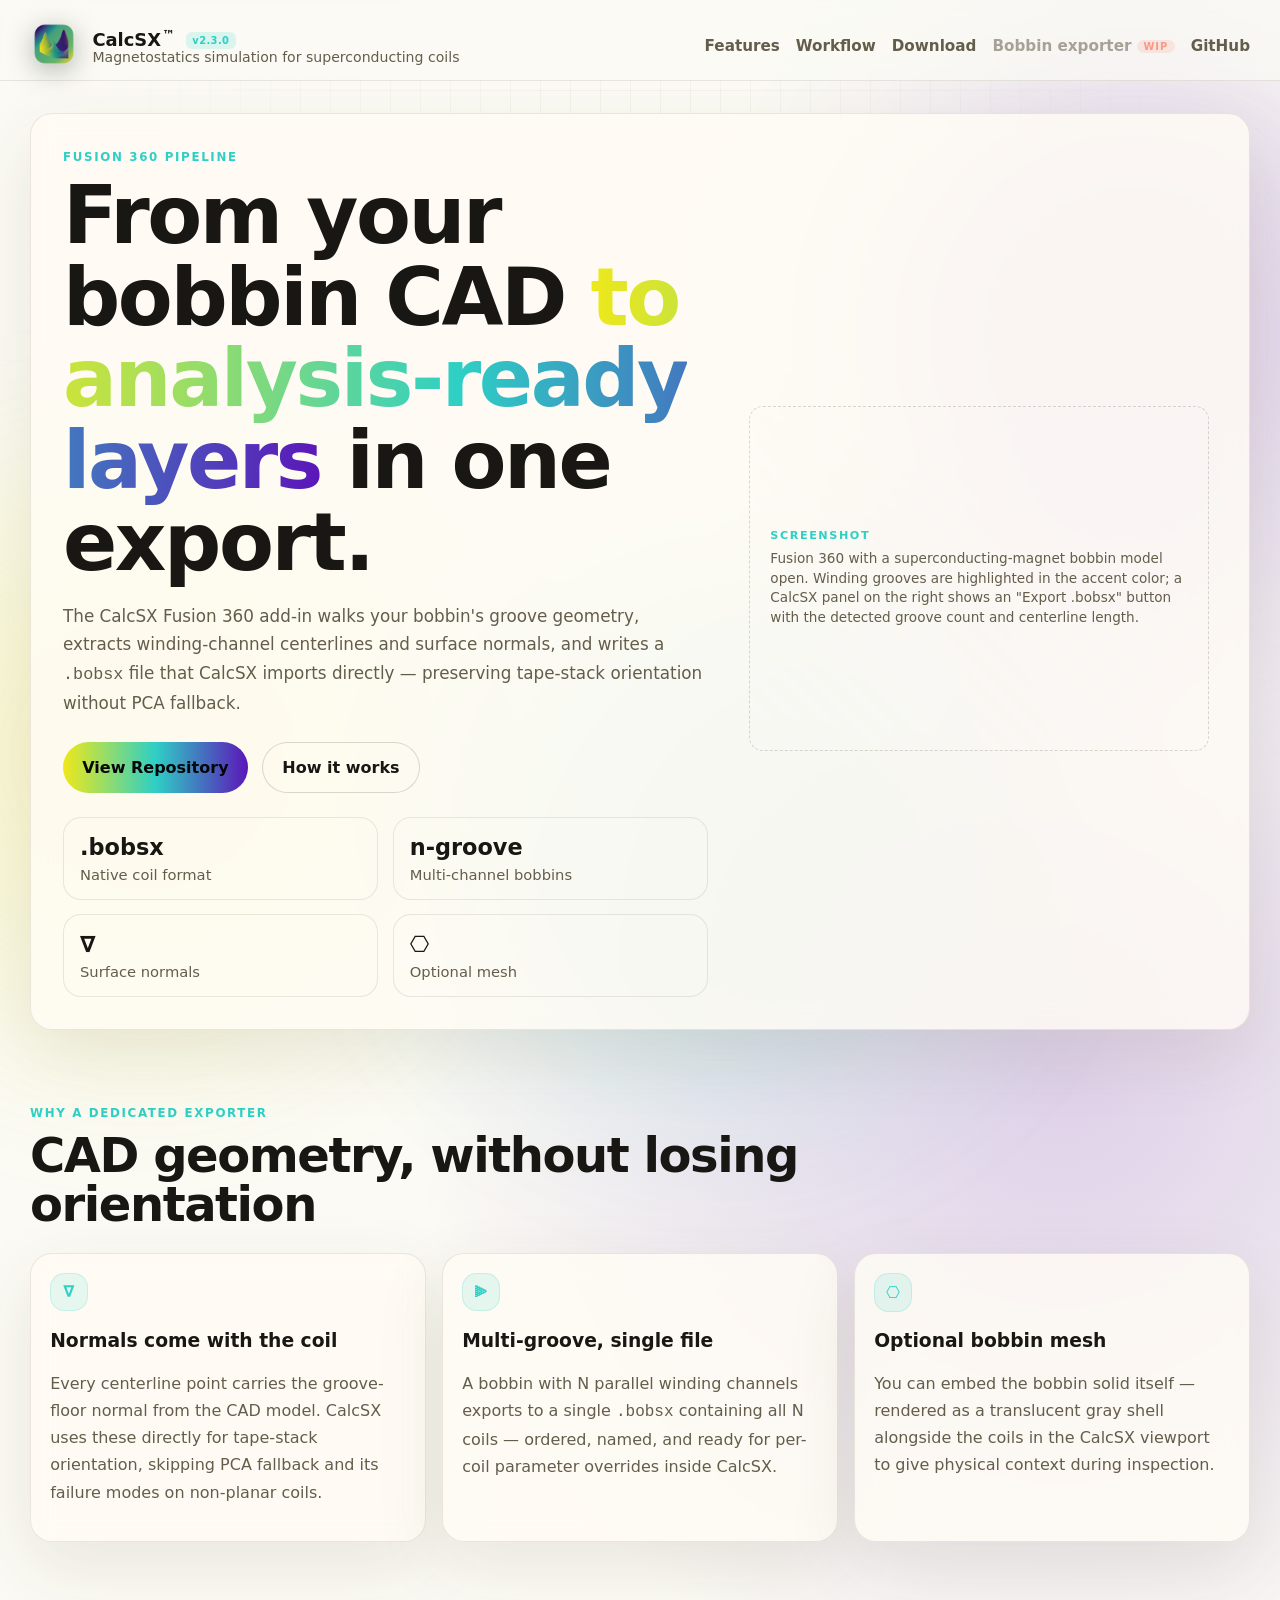
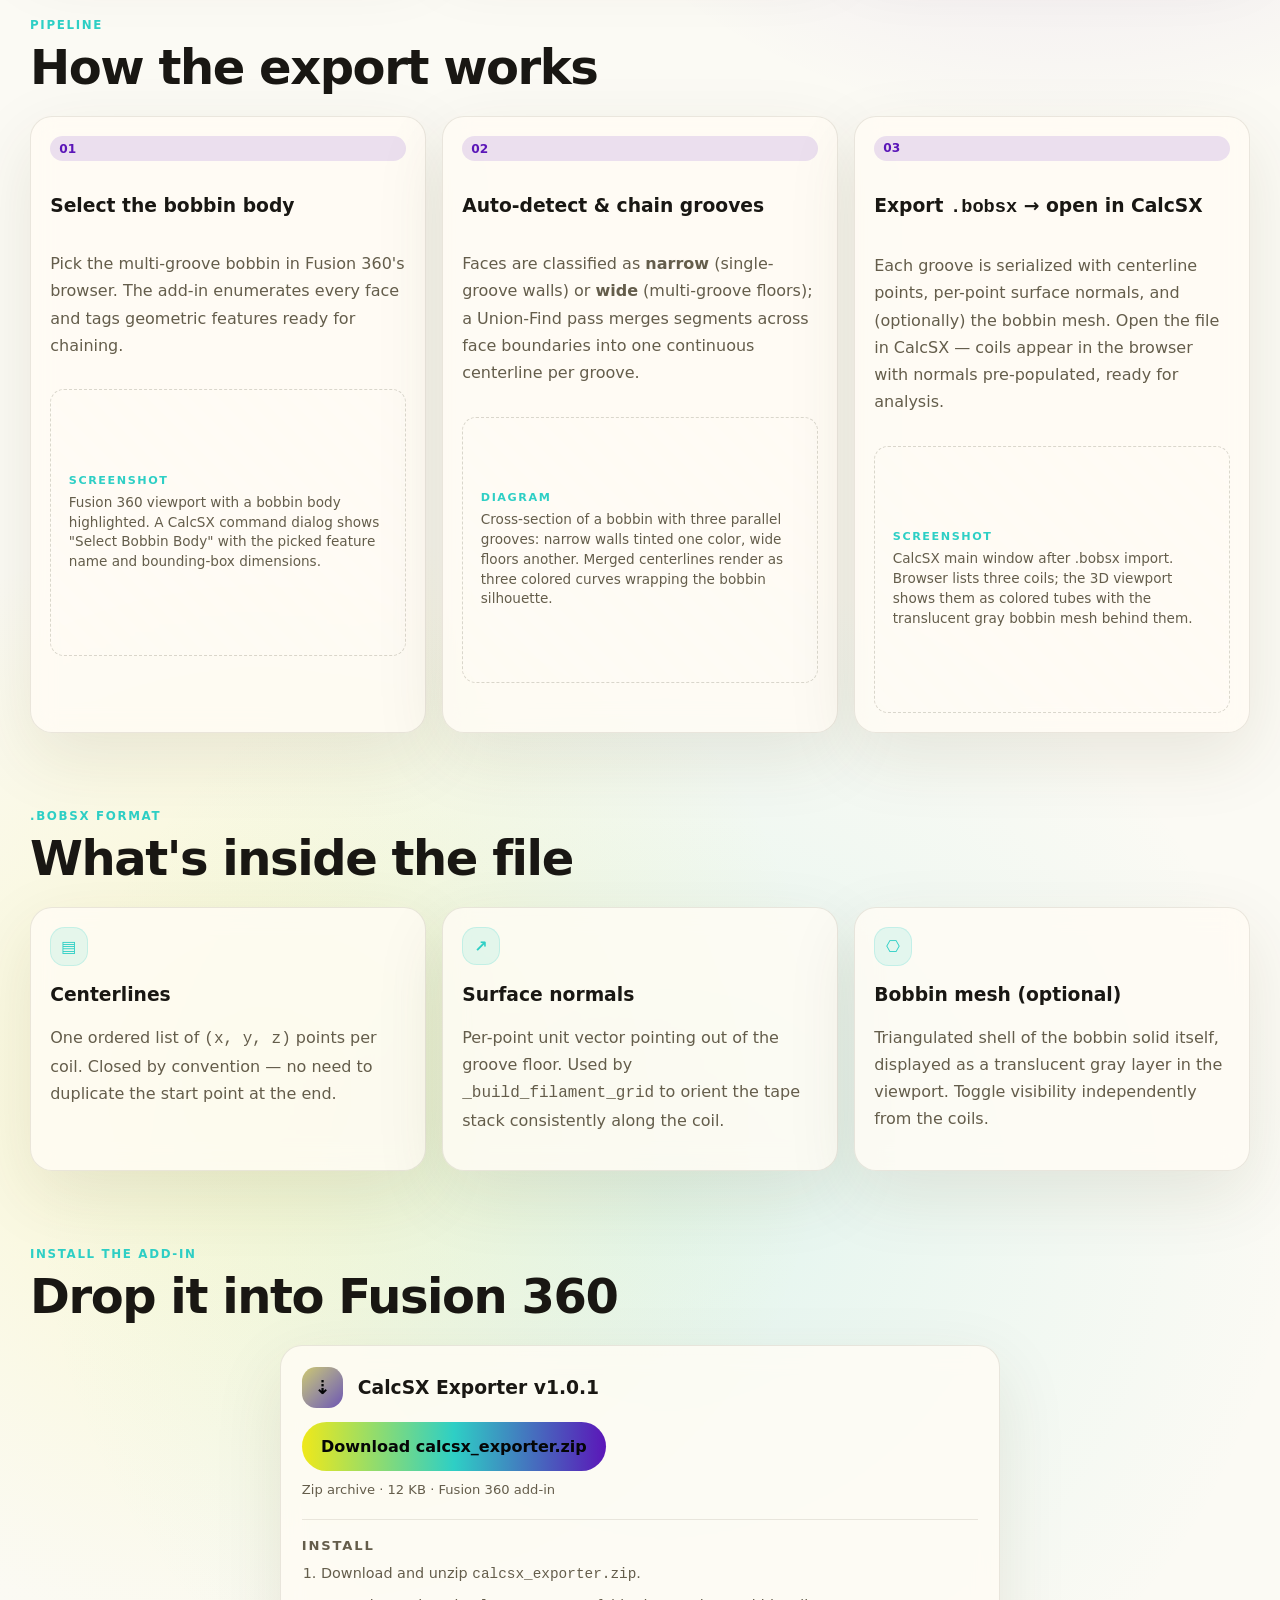
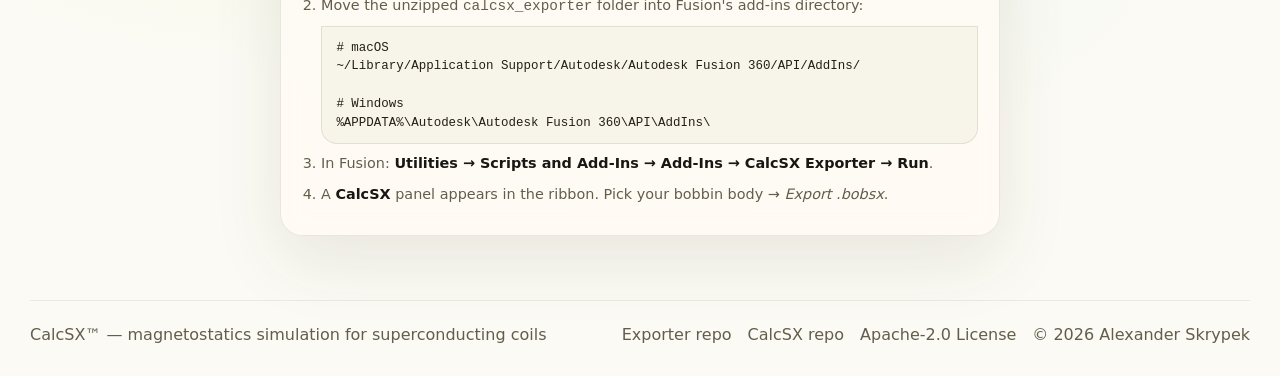
==== bobbin-exporter.html @ 95eb0553 "v2.3.0 launch" ====
<!DOCTYPE html>
<html lang="en">
<head>
  <meta charset="UTF-8" />
  <meta name="viewport" content="width=device-width, initial-scale=1.0" />

  <title>CalcSX Bobbin Exporter — Fusion 360 Add-in for Winding Channel Export</title>

  <meta
    name="description"
    content="Fusion 360 add-in that extracts winding channels from multi-groove bobbin CAD models. Exports .bobsx files containing centerlines, groove-floor surface normals, and optional bobbin mesh — ready to import into CalcSX for magnetostatic analysis."
  />

  <meta name="keywords" content="Fusion 360 bobbin exporter, .bobsx format, winding channel export, groove centerline extraction, surface normals CAD, superconducting bobbin CAD, CalcSX add-in, multi-groove bobbin, Union-Find chaining">

  <link rel="canonical" href="https://calc.sx/bobbin-exporter.html">

  <!-- Open Graph -->
  <meta property="og:type" content="website">
  <meta property="og:site_name" content="CalcSX">
  <meta property="og:title" content="CalcSX Bobbin Exporter — Fusion 360 Add-in for Winding Channel Export">
  <meta property="og:description" content="Fusion 360 add-in that extracts winding channels from multi-groove bobbin CAD to .bobsx — centerlines, surface normals, and optional bobbin mesh for CalcSX.">
  <meta property="og:url" content="https://calc.sx/bobbin-exporter.html">
  <meta property="og:image" content="https://calc.sx/app-icon.png">
  <meta property="og:image:width" content="1500">
  <meta property="og:image:height" content="1500">

  <!-- Twitter / X card -->
  <meta name="twitter:card" content="summary_large_image">
  <meta name="twitter:title" content="CalcSX Bobbin Exporter — Fusion 360 Add-in for Winding Channel Export">
  <meta name="twitter:description" content="Fusion 360 add-in that extracts winding channels from multi-groove bobbin CAD to .bobsx — centerlines, surface normals, and optional bobbin mesh for CalcSX.">
  <meta name="twitter:image" content="https://calc.sx/app-icon.png">

  <meta name="theme-color" media="(prefers-color-scheme: light)" content="#fbfaf4">
  <meta name="theme-color" media="(prefers-color-scheme: dark)" content="#020203">

  <link id="favicon" rel="icon" type="image/png">
  <link rel="apple-touch-icon" href="app-icon-light.png?v=5">

  <script>
    (function () {
      const darkQuery = window.matchMedia("(prefers-color-scheme: dark)");
      function setFavicon() {
        const link = document.getElementById("favicon");
        if (!link) return;
        link.href = darkQuery.matches ? "favicon.png?v=5" : "favicon-light.png?v=5";
      }
      setFavicon();
      if (darkQuery.addEventListener) darkQuery.addEventListener("change", setFavicon);
      else darkQuery.addListener(setFavicon);
    })();
  </script>
  <link rel="stylesheet" href="styles.css?v=29" />
</head>
<body>
  <div class="bg-orb orb-yellow"></div>
  <div class="bg-orb orb-cyan"></div>
  <div class="bg-orb orb-violet"></div>
  <div class="bg-grid"></div>

  <header class="site-header">
    <div class="site-header-inner">
      <a class="brand" href="index.html">
        <picture>
          <source srcset="Icon_dark.png?v=1" media="(prefers-color-scheme: dark)">
          <img class="brand-logo" src="Icon_light.png?v=1" alt="CalcSX app icon" />
        </picture>
        <div>
          <div class="brand-name">CalcSX<span class="tm">™</span> <span class="version-tag">v2.3.0</span></div>
          <div class="brand-sub">Magnetostatics simulation for superconducting coils</div>
        </div>
      </a>
      <nav class="nav">
        <a href="index.html#features">Features</a>
        <a href="index.html#workflow">Workflow</a>
        <a href="index.html#download">Download</a>
        <a href="bobbin-exporter.html" class="active nav-wip" aria-disabled="true" title="Work in progress — coming soon">Bobbin exporter</a>
        <a href="https://github.com/skrypek/calcsx" target="_blank" rel="noreferrer">GitHub</a>
      </nav>
    </div>
  </header>

  <main>

    <!-- ═══════════ HERO ═══════════ -->
    <section class="hero panel glow-panel">
      <div class="hero-copy">
        <div class="eyebrow">Fusion 360 pipeline</div>
        <h1>
          From your bobbin CAD
          <span class="accent">to analysis-ready layers</span>
          in one export.
        </h1>
        <p class="hero-text">
          The CalcSX Fusion 360 add-in walks your bobbin's groove geometry,
          extracts winding-channel centerlines and surface normals, and writes
          a <code>.bobsx</code> file that CalcSX imports directly — preserving
          tape-stack orientation without PCA fallback.
        </p>

        <div class="hero-actions">
          <a class="button button-primary" href="https://github.com/skrypek/bobsx" target="_blank" rel="noreferrer">
            View Repository
          </a>
          <a class="button button-secondary" href="#pipeline">
            How it works
          </a>
        </div>

        <div class="hero-stats">
          <div class="stat-card">
            <div class="stat-value">.bobsx</div>
            <div class="stat-label">Native coil format</div>
          </div>
          <div class="stat-card">
            <div class="stat-value">n-groove</div>
            <div class="stat-label">Multi-channel bobbins</div>
          </div>
          <div class="stat-card">
            <div class="stat-value">∇</div>
            <div class="stat-label">Surface normals</div>
          </div>
          <div class="stat-card">
            <div class="stat-value">⎔</div>
            <div class="stat-label">Optional mesh</div>
          </div>
        </div>
      </div>

      <div class="hero-visual">
        <div class="img-placeholder img-placeholder-hero">
          <div class="img-placeholder-label">Screenshot</div>
          <div class="img-placeholder-desc">
            Fusion 360 with a superconducting-magnet bobbin model open.
            Winding grooves are highlighted in the accent color; a CalcSX
            panel on the right shows an "Export .bobsx" button with the
            detected groove count and centerline length.
          </div>
        </div>
      </div>
    </section>

    <!-- ═══════════ WHY ═══════════ -->
    <section class="section">
      <div class="section-head">
        <div class="eyebrow">Why a dedicated exporter</div>
        <h2>CAD geometry, without losing orientation</h2>
      </div>

      <div class="feature-grid">
        <article class="panel feature-card glow-panel">
          <div class="icon">∇</div>
          <h3>Normals come with the coil</h3>
          <p>Every centerline point carries the groove-floor normal from the CAD model. CalcSX uses these directly for tape-stack orientation, skipping PCA fallback and its failure modes on non-planar coils.</p>
        </article>

        <article class="panel feature-card glow-panel">
          <div class="icon">⫸</div>
          <h3>Multi-groove, single file</h3>
          <p>A bobbin with N parallel winding channels exports to a single <code>.bobsx</code> containing all N coils — ordered, named, and ready for per-coil parameter overrides inside CalcSX.</p>
        </article>

        <article class="panel feature-card glow-panel">
          <div class="icon">⎔</div>
          <h3>Optional bobbin mesh</h3>
          <p>You can embed the bobbin solid itself — rendered as a translucent gray shell alongside the coils in the CalcSX viewport to give physical context during inspection.</p>
        </article>
      </div>
    </section>

    <!-- ═══════════ PIPELINE ═══════════ -->
    <section id="pipeline" class="section">
      <div class="section-head">
        <div class="eyebrow">Pipeline</div>
        <h2>How the export works</h2>
      </div>

      <div class="timeline">
        <div class="timeline-item panel">
          <span class="step">01</span>
          <h3>Select the bobbin body</h3>
          <p>Pick the multi-groove bobbin in Fusion 360's browser. The add-in enumerates every face and tags geometric features ready for chaining.</p>
          <div class="img-placeholder">
            <div class="img-placeholder-label">Screenshot</div>
            <div class="img-placeholder-desc">Fusion 360 viewport with a bobbin body highlighted. A CalcSX command dialog shows "Select Bobbin Body" with the picked feature name and bounding-box dimensions.</div>
          </div>
        </div>

        <div class="timeline-item panel">
          <span class="step">02</span>
          <h3>Auto-detect &amp; chain grooves</h3>
          <p>Faces are classified as <strong>narrow</strong> (single-groove walls) or <strong>wide</strong> (multi-groove floors); a Union-Find pass merges segments across face boundaries into one continuous centerline per groove.</p>
          <div class="img-placeholder">
            <div class="img-placeholder-label">Diagram</div>
            <div class="img-placeholder-desc">Cross-section of a bobbin with three parallel grooves: narrow walls tinted one color, wide floors another. Merged centerlines render as three colored curves wrapping the bobbin silhouette.</div>
          </div>
        </div>

        <div class="timeline-item panel">
          <span class="step">03</span>
          <h3>Export <code>.bobsx</code> → open in CalcSX</h3>
          <p>Each groove is serialized with centerline points, per-point surface normals, and (optionally) the bobbin mesh. Open the file in CalcSX — coils appear in the browser with normals pre-populated, ready for analysis.</p>
          <div class="img-placeholder">
            <div class="img-placeholder-label">Screenshot</div>
            <div class="img-placeholder-desc">CalcSX main window after .bobsx import. Browser lists three coils; the 3D viewport shows them as colored tubes with the translucent gray bobbin mesh behind them.</div>
          </div>
        </div>
      </div>
    </section>

    <!-- ═══════════ FILE FORMAT ═══════════ -->
    <section class="section">
      <div class="section-head">
        <div class="eyebrow">.bobsx format</div>
        <h2>What's inside the file</h2>
      </div>

      <div class="feature-grid">
        <article class="panel feature-card glow-panel">
          <div class="icon">▤</div>
          <h3>Centerlines</h3>
          <p>One ordered list of <code>(x, y, z)</code> points per coil. Closed by convention — no need to duplicate the start point at the end.</p>
        </article>

        <article class="panel feature-card glow-panel">
          <div class="icon">↗</div>
          <h3>Surface normals</h3>
          <p>Per-point unit vector pointing out of the groove floor. Used by <code>_build_filament_grid</code> to orient the tape stack consistently along the coil.</p>
        </article>

        <article class="panel feature-card glow-panel">
          <div class="icon">⎔</div>
          <h3>Bobbin mesh (optional)</h3>
          <p>Triangulated shell of the bobbin solid itself, displayed as a translucent gray layer in the viewport. Toggle visibility independently from the coils.</p>
        </article>
      </div>
    </section>

    <!-- ═══════════ INSTALL ═══════════ -->
    <section id="install" class="section">
      <div class="section-head">
        <div class="eyebrow">Install the add-in</div>
        <h2>Drop it into Fusion 360</h2>
      </div>

      <article class="panel download-card glow-panel download-card-single">
        <div class="download-head">
          <div class="download-icon download-icon-gradient">⇣</div>
          <h3>CalcSX Exporter v1.0.1</h3>
        </div>
        <a class="button button-primary" href="https://github.com/skrypek/bobsx/releases/download/v1.0.1/calcsx_exporter.zip">
          Download calcsx_exporter.zip
        </a>
        <p class="download-sub">Zip archive · 12 KB · Fusion 360 add-in</p>

        <div class="install-steps">
          <h4>Install</h4>
          <ol>
            <li>Download and unzip <code>calcsx_exporter.zip</code>.</li>
            <li>Move the unzipped <code>calcsx_exporter</code> folder into Fusion's add-ins directory:
              <pre class="code-box download-hash"><code># macOS
~/Library/Application Support/Autodesk/Autodesk Fusion 360/API/AddIns/

# Windows
%APPDATA%\Autodesk\Autodesk Fusion 360\API\AddIns\</code></pre>
            </li>
            <li>In Fusion: <strong>Utilities → Scripts and Add-Ins → Add-Ins → CalcSX Exporter → Run</strong>.</li>
            <li>A <strong>CalcSX</strong> panel appears in the ribbon. Pick your bobbin body → <em>Export .bobsx</em>.</li>
          </ol>
        </div>
      </article>
    </section>
  </main>

  <footer class="site-footer">
    <div>CalcSX™ — magnetostatics simulation for superconducting coils</div>
    <div class="footer-links">
      <a href="https://github.com/skrypek/bobsx" target="_blank" rel="noreferrer">Exporter repo</a>
      <a href="https://github.com/skrypek/calcsx" target="_blank" rel="noreferrer">CalcSX repo</a>
      <a href="https://github.com/skrypek/calcsx/blob/main/LICENSE" target="_blank" rel="noreferrer">Apache-2.0 License</a>
      <span>© 2026 Alexander Skrypek</span>
    </div>
  </footer>

  <script>
    /* ── Glow panels ── */
    document.querySelectorAll(".glow-panel").forEach(panel => {
      panel.addEventListener("mousemove", e => {
        const rect = panel.getBoundingClientRect();
        panel.style.setProperty("--mx", `${e.clientX - rect.left}px`);
        panel.style.setProperty("--my", `${e.clientY - rect.top}px`);
      });
    });
  </script>
</body>
</html>
---- styles.css ----
:root {
  --bg: #020203;
  --bg-2: #0a0c12;
  --panel: rgba(15, 18, 28, 0.84);
  --panel-strong: rgba(20, 24, 36, 0.96);
  --line: rgba(255, 255, 255, 0.09);
  --line-strong: rgba(255, 255, 255, 0.18);

  --text: #f4f7fb;
  --muted: #b2bad0;

  /* DARK MODE = orange / red / cyan */
  --yellow: #ffd45a;
  --cyan: #5fe7ea;
  --blue: #59bfff;
  --violet: #ff7a1a;
  --magenta: #c0004b;

  --accent: #ff7a1a;
  --accent-2: #ff4b2b;
  --accent-3: #5fe7ea;

  --shadow: 0 24px 70px rgba(0, 0, 0, 0.4);
  --radius: 22px;
  --radius-sm: 14px;
  --max: 1220px;
}

@media (prefers-color-scheme: light) {
  :root {
    --bg: #fbfaf4;
    --bg-2: #f3f0e4;
    --panel: rgba(255, 252, 244, 0.82);
    --panel-strong: rgba(250, 247, 238, 0.95);
    --line: rgba(52, 44, 18, 0.10);
    --line-strong: rgba(52, 44, 18, 0.18);

    --text: #191713;
    --muted: #645d4b;

    /* LIGHT MODE = yellow / green / purple */
    --yellow: #efe81a;
    --cyan: #2ecfc5;
    --blue: #4f7dff;
    --violet: #5b16b8;
    --magenta: #7d45d8;

    --accent: #efe81a;
    --accent-2: #2ecfc5;
    --accent-3: #5b16b8;

    --shadow: 0 24px 70px rgba(70, 60, 20, 0.10);
  }
}

* {
  box-sizing: border-box;
}

html {
  scroll-behavior: smooth;
}

body {
  margin: 0;
  font-family: Inter, ui-sans-serif, system-ui, -apple-system, BlinkMacSystemFont, "Segoe UI", sans-serif;
  background:
    radial-gradient(circle at 18% 72%, rgba(255, 122, 26, 0.20), transparent 22%),
    radial-gradient(circle at 50% 78%, rgba(95, 231, 234, 0.14), transparent 22%),
    radial-gradient(circle at 83% 28%, rgba(192, 0, 75, 0.22), transparent 24%),
    var(--bg);
  color: var(--text);
  min-height: 100vh;
  overflow-x: hidden;
}

@media (prefers-color-scheme: light) {
  body {
    background:
      radial-gradient(circle at 20% 75%, rgba(239, 232, 26, 0.16), transparent 20%),
      radial-gradient(circle at 52% 78%, rgba(46, 207, 197, 0.12), transparent 22%),
      radial-gradient(circle at 83% 30%, rgba(91, 22, 184, 0.18), transparent 24%),
      var(--bg);
  }
}

a {
  color: inherit;
  text-decoration: none;
}

code, pre {
  font-family: "SFMono-Regular", SFMono-Regular, Menlo, Consolas, monospace;
}

.bg-grid {
  position: fixed;
  inset: 0;
  background-image:
    linear-gradient(rgba(255, 255, 255, 0.03) 1px, transparent 1px),
    linear-gradient(90deg, rgba(255, 255, 255, 0.03) 1px, transparent 1px);
  background-size: 30px 30px;
  mask-image: radial-gradient(circle at center, black 28%, transparent 85%);
  pointer-events: none;
  z-index: -3;
}

@media (prefers-color-scheme: light) {
  .bg-grid {
    background-image:
      linear-gradient(rgba(50, 24, 8, 0.05) 1px, transparent 1px),
      linear-gradient(90deg, rgba(50, 24, 8, 0.05) 1px, transparent 1px);
  }
}

.bg-orb {
  position: fixed;
  width: 34rem;
  height: 34rem;
  border-radius: 50%;
  filter: blur(100px);
  opacity: 0.16;
  pointer-events: none;
  z-index: -2;
}

.orb-yellow {
  left: -8rem;
  bottom: -8rem;
  background: var(--yellow);
}

.orb-cyan {
  left: 35%;
  bottom: -12rem;
  background: var(--cyan);
}

.orb-violet {
  right: -8rem;
  top: 4rem;
  background: var(--violet);
}

main,
.site-footer {
  width: min(calc(100% - 2rem), var(--max));
  margin: 0 auto;
}

.site-header {
  position: sticky;
  top: 0;
  z-index: 10;
  width: 100%;
  padding: 1.25rem 1rem 0.5rem;
  backdrop-filter: blur(10px);
  background: rgba(2, 2, 3, 0.55);
  border-bottom: 1px solid var(--line);
}

@media (prefers-color-scheme: light) {
  .site-header {
    background: rgba(251, 250, 244, 0.65);
  }
}

.site-header-inner {
  display: flex;
  align-items: center;
  justify-content: space-between;
  gap: 1rem;
  width: min(100%, var(--max));
  margin: 0 auto;
}

.brand {
  display: flex;
  align-items: center;
  gap: 0.9rem;
  text-decoration: none;
  color: inherit;
}

.brand-logo {
  width: 3rem;
  height: 3rem;
  object-fit: contain;
  filter: drop-shadow(0 6px 14px rgba(0, 0, 0, 0.3));
}

.brand-name {
  font-size: 1.12rem;
  font-weight: 800;
}

.tm {
  font-size: 0.7em;
  vertical-align: super;
  margin-left: 0.08rem;
}

.brand-sub {
  color: var(--muted);
  font-size: 0.88rem;
}

.nav {
  display: flex;
  gap: 1rem;
  flex-wrap: wrap;
}

.nav a {
  color: var(--muted);
  font-weight: 600;
  font-size: 0.95rem;
}

.nav a:hover {
  color: var(--text);
}

.nav a.active {
  color: var(--text);
}

.nav a.nav-wip {
  color: var(--muted);
  opacity: 0.55;
  cursor: not-allowed;
  pointer-events: none;
  position: relative;
}

.nav a.nav-wip::after {
  content: "WIP";
  display: inline-block;
  margin-left: 0.35rem;
  padding: 0.08rem 0.4rem;
  border-radius: 999px;
  background: rgba(255, 75, 43, 0.18);
  color: #ff4b2b;
  font-size: 0.62rem;
  font-weight: 800;
  letter-spacing: 0.1em;
  vertical-align: middle;
}

main {
  padding: 2rem 0 4rem;
}

.section {
  margin-top: 4.5rem;
}

.section-head {
  max-width: 48rem;
  margin-bottom: 1.5rem;
}

.eyebrow {
  display: inline-block;
  color: var(--accent);
  text-transform: uppercase;
  letter-spacing: 0.14em;
  font-size: 0.74rem;
  font-weight: 800;
  margin-bottom: 0.7rem;
}

.section-head h2,
.hero h1 {
  margin: 0;
  line-height: 1.02;
  letter-spacing: -0.03em;
}

.section-head h2 {
  font-size: clamp(2rem, 4vw, 3rem);
  margin-bottom: 0.7rem;
}

.section-head p,
.hero-text,
.tab-note,
.feature-card p,
.timeline-item p,
.download-card p,
.live-card p {
  color: var(--muted);
  line-height: 1.7;
}

.panel {
  background: var(--panel);
  border: 1px solid var(--line);
  border-radius: var(--radius);
  box-shadow: var(--shadow);
  backdrop-filter: blur(12px);
}

.glow-panel {
  position: relative;
  overflow: hidden;
}

.glow-panel::before {
  content: "";
  position: absolute;
  inset: 0;
  background:
    radial-gradient(
      130px circle at var(--mx, 50%) var(--my, 50%),
      rgba(255, 122, 26, 0.18),
      transparent 48%
    );
  pointer-events: none;
  opacity: 0;
  transition: opacity 0.18s ease;
}

.glow-panel:hover::before {
  opacity: 1;
}

@media (prefers-color-scheme: light) {
  .glow-panel::before {
    background:
      radial-gradient(
        130px circle at var(--mx, 50%) var(--my, 50%),
        rgba(46, 207, 197, 0.18),
        transparent 48%
      );
  }
}

.hero {
  display: grid;
  grid-template-columns: 1.15fr 0.85fr;
  gap: 2rem;
  padding: 2rem;
  align-items: center;
}

.hero h1 {
  font-size: clamp(2.8rem, 7vw, 5rem);
  max-width: 12ch;
}

.accent {
  background: linear-gradient(90deg, var(--accent), var(--accent-2), var(--accent-3));
  -webkit-background-clip: text;
  background-clip: text;
  color: transparent;
}

.hero-text {
  max-width: 62ch;
  margin: 1.15rem 0 0;
  font-size: 1.05rem;
}

.hero-actions {
  display: flex;
  flex-wrap: wrap;
  gap: 0.9rem;
  margin-top: 1.5rem;
}

.button {
  display: inline-flex;
  align-items: center;
  justify-content: center;
  padding: 0.95rem 1.2rem;
  border-radius: 999px;
  font: inherit;
  font-weight: 700;
  text-decoration: none;
  transition: transform 0.2s ease, border-color 0.2s ease, background 0.2s ease;
}

.button:hover {
  transform: translateY(-1px);
}

.button-primary {
  color: #050607;
  background: linear-gradient(90deg, var(--accent), var(--accent-2), var(--accent-3));
}

.button-secondary {
  border: 1px solid var(--line-strong);
  color: var(--text);
  background: rgba(255,255,255,0.03);
}

.button-disabled,
.button[disabled] {
  color: var(--muted) !important;
  background: rgba(255,255,255,0.05) !important;
  border: 1px solid var(--line-strong) !important;
  cursor: not-allowed;
  pointer-events: none;
  opacity: 0.65;
}

.hero-stats {
  margin-top: 1.5rem;
  display: grid;
  grid-template-columns: repeat(2, minmax(0, 1fr));
  gap: 0.9rem;
}

.stat-card {
  padding: 1rem;
  border-radius: 18px;
  border: 1px solid var(--line);
  background: rgba(255,255,255,0.025);
}

.stat-value {
  font-size: 1.4rem;
  font-weight: 800;
  margin-bottom: 0.35rem;
}

.stat-label {
  color: var(--muted);
  font-size: 0.92rem;
}

.hero-visual {
  display: flex;
  justify-content: center;
}

.hero-icon-card,
.hero-screenshot-card {
  width: min(100%, 460px);
  padding: 1rem;
  border-radius: 26px;
  border: 1px solid var(--line-strong);
  background: linear-gradient(180deg, rgba(12, 14, 20, 0.96), rgba(8, 10, 14, 0.92));
}

@media (prefers-color-scheme: light) {
  .hero-icon-card,
  .hero-screenshot-card {
    background: linear-gradient(180deg, rgba(255, 252, 244, 0.96), rgba(243, 240, 228, 0.92));
  }
}

.hero-icon,
.hero-screenshot {
  width: 100%;
  display: block;
  border-radius: 20px;
  object-fit: cover;
}

.hero-icon-caption {
  margin-top: 0.85rem;
  color: var(--muted);
  text-align: center;
}

/* ── Version tag ── */
.version-tag {
  display: inline-block;
  font-size: 0.62rem;
  font-weight: 800;
  padding: 0.18rem 0.4rem;
  border-radius: 6px;
  background: rgba(255, 122, 26, 0.16);
  color: var(--accent);
  vertical-align: middle;
  margin-left: 0.3rem;
  letter-spacing: 0.04em;
}

@media (prefers-color-scheme: light) {
  .version-tag {
    background: rgba(46, 207, 197, 0.16);
    color: var(--accent-2);
  }
}

/* ── Screenshot placeholders ── */
.screenshot-showcase {
  margin-top: 2rem;
}

.showcase-img {
  width: 100%;
  border-radius: var(--radius);
  border: 1px solid var(--line);
  display: block;
}

.screenshot-placeholder {
  margin-top: 0.9rem;
  border-radius: var(--radius-sm);
  overflow: hidden;
}

/* Text-described placeholder (stands in for a screenshot) */
.img-placeholder {
  margin-top: 0.9rem;
  padding: 1rem 1.1rem;
  border-radius: var(--radius-sm);
  border: 1px dashed var(--line-strong);
  background:
    repeating-linear-gradient(
      45deg,
      rgba(255,255,255,0.015) 0 10px,
      rgba(255,255,255,0.04) 10px 20px
    );
  display: flex;
  flex-direction: column;
  gap: 0.4rem;
  aspect-ratio: 4 / 3;
  justify-content: center;
}

.img-placeholder-label {
  font-size: 0.7rem;
  font-weight: 800;
  text-transform: uppercase;
  letter-spacing: 0.14em;
  color: var(--accent);
}

.img-placeholder-desc {
  font-size: 0.85rem;
  color: var(--muted);
  line-height: 1.45;
}

.img-placeholder-hero {
  width: min(100%, 460px);
  aspect-ratio: 4 / 3;
  padding: 1.2rem 1.3rem;
}

/* Install options */
.install-options,
.tab-split {
  display: grid;
  grid-template-columns: 1fr 1fr;
  gap: 1rem;
  align-items: stretch;
}

.install-option .installer-box,
.install-option .code-box {
  flex: 1;
}

@media (max-width: 760px) {
  .install-options,
  .tab-split {
    grid-template-columns: 1fr;
  }
}

.tab-split-triple {
  grid-template-columns: repeat(3, minmax(0, 1fr)) !important;
}

@media (max-width: 900px) {
  .tab-split-triple {
    grid-template-columns: 1fr !important;
  }
}

.tab-split-col {
  display: flex;
  flex-direction: column;
  min-width: 0;
}

.tab-split-col .code-box {
  flex: 1;
}

/* ── Property panel (Parameters / Analyze tabs) ── */
.prop-panel {
  margin: 0;
  padding: 1rem 1.1rem;
  background: #06080d;
  border: 1px solid var(--line);
  border-top: none;
  border-radius: 0 0 16px 16px;
  min-height: 220px;
  display: flex;
  flex-direction: column;
  gap: 0.75rem;
  color: var(--text);
  font-size: 0.88rem;
}

.prop-panel-standalone {
  border-top: 1px solid var(--line);
  border-radius: 16px;
}

@media (prefers-color-scheme: light) {
  .prop-panel {
    background: #f7f4e9;
  }
}

.prop-section-head {
  font-size: 0.7rem;
  font-weight: 800;
  text-transform: uppercase;
  letter-spacing: 0.14em;
  color: var(--muted);
  margin-bottom: 0.2rem;
}

.prop-row {
  display: flex;
  justify-content: space-between;
  align-items: baseline;
  gap: 1rem;
  padding: 0.35rem 0;
  border-bottom: 1px dashed var(--line);
}

.prop-row:last-child {
  border-bottom: none;
}

.prop-label {
  color: var(--muted);
}

.prop-value {
  font-variant-numeric: tabular-nums;
  font-weight: 700;
  text-align: right;
}

.prop-unit {
  color: var(--muted);
  font-weight: 500;
  margin-left: 0.25rem;
  font-size: 0.82rem;
}

/* ── Layer browser rows (Analyze tab) ── */
.layer-actions {
  display: flex;
  gap: 0.5rem;
  flex-wrap: wrap;
  margin-bottom: 0.3rem;
}

.layer-action {
  padding: 0.4rem 0.85rem;
  border-radius: 8px;
  border: 1px solid var(--line-strong);
  background: rgba(255,255,255,0.04);
  color: var(--text);
  font-size: 0.8rem;
  font-weight: 700;
}

.layer-action-primary {
  background: linear-gradient(135deg in oklab, var(--accent), var(--accent-3));
  color: #050607;
  border-color: transparent;
}

.layer-row {
  display: flex;
  align-items: center;
  gap: 0.55rem;
  padding: 0.3rem 0;
}

.layer-check {
  width: 1.1rem;
  height: 1.1rem;
  display: inline-grid;
  place-items: center;
  border-radius: 4px;
  background: rgba(46, 207, 197, 0.16);
  color: var(--accent-2);
  font-size: 0.72rem;
  font-weight: 800;
  flex: none;
}

.layer-check-stale {
  background: rgba(255, 75, 43, 0.2);
  color: #ff4b2b;
}

.layer-meta {
  color: var(--muted);
  font-size: 0.78rem;
  margin-left: 0.15rem;
}

.layer-badge {
  margin-left: auto;
  padding: 0.1rem 0.5rem;
  border-radius: 999px;
  background: rgba(255, 75, 43, 0.18);
  color: #ff4b2b;
  font-size: 0.68rem;
  font-weight: 800;
  letter-spacing: 0.08em;
  text-transform: uppercase;
}

.install-option {
  padding: 1rem 1.1rem;
  border-radius: var(--radius-sm);
  border: 1px solid var(--line);
  background: rgba(255,255,255,0.02);
  display: flex;
  flex-direction: column;
  gap: 0;
}

.install-option .install-option-head {
  margin-bottom: 0.6rem;
}

.install-option-head {
  display: flex;
  align-items: center;
  gap: 0.6rem;
}

.install-option-head h4 {
  margin: 0;
  font-size: 1rem;
}

.install-option-tag {
  padding: 0.2rem 0.5rem;
  border-radius: 999px;
  background: rgba(255, 122, 26, 0.14);
  color: var(--accent);
  font-size: 0.7rem;
  font-weight: 800;
  letter-spacing: 0.1em;
  text-transform: uppercase;
}

.install-option-desc {
  color: var(--muted);
  margin: 0;
}

.install-option .code-box {
  margin: 0;
}

/* Installer window chrome (Option A) — mirrors .code-header / .code-box shape */
.installer-header {
  display: flex;
  align-items: center;
  gap: 0.55rem;
  padding: 0.8rem 0.9rem;
  border: 1px solid var(--line);
  border-bottom: none;
  border-radius: 16px 16px 0 0;
  background: rgba(255,255,255,0.03);
}

.installer-badge {
  width: 1.15rem;
  height: 1.15rem;
  display: grid;
  place-items: center;
  border-radius: 6px;
  background: linear-gradient(135deg, var(--accent), var(--accent-3));
  color: #050607;
  font-size: 0.8rem;
  font-weight: 800;
}

.installer-box {
  margin: 0;
  padding: 1.25rem 1.1rem 1.4rem;
  background: #06080d;
  border: 1px solid var(--line);
  border-radius: 0 0 16px 16px;
  min-height: 220px;
  display: flex;
  flex-direction: column;
  gap: 0.4rem;
  justify-content: center;
  align-items: center;
  text-align: center;
}

@media (prefers-color-scheme: light) {
  .installer-box {
    background: #f7f4e9;
  }
}

.installer-box-single {
  text-decoration: none;
  color: inherit;
  transition: background 0.15s ease;
}

.installer-box-single:hover .installer-cta-chev {
  color: var(--text);
  background-image: linear-gradient(90deg, rgba(255,122,26,0.16), rgba(95,231,234,0.16));
  border-color: transparent;
}

.installer-hero-icon {
  width: 88px;
  height: 88px;
  display: block;
  margin-bottom: 0.25rem;
  filter: drop-shadow(0 10px 24px rgba(0, 0, 0, 0.35));
}

.installer-cta-title {
  font-size: 1rem;
  font-weight: 800;
  color: var(--text);
}

.installer-cta-sub {
  font-size: 0.85rem;
  color: var(--muted);
  max-width: 28ch;
  line-height: 1.45;
}

.installer-cta-chev {
  margin-top: 0.6rem;
  padding: 0.35rem 0.75rem;
  border-radius: 999px;
  border: 1px solid var(--line-strong);
  color: var(--muted);
  font-size: 0.78rem;
  font-weight: 700;
  transition: color 0.15s ease, border-color 0.15s ease, background 0.15s ease;
}

.screenshot-placeholder img,
.screenshot-placeholder-sm img {
  width: 100%;
  display: block;
  border-radius: var(--radius-sm);
  border: 1px solid var(--line);
}

.workflow-img,
.interface-img,
.gallery-img {
  width: 100%;
  display: block;
  border-radius: var(--radius-sm);
}

/* ── 3D Viewer (hero-embedded) ── */
.hero-viewer-card {
  width: min(100%, 460px);
  border-radius: 26px;
  border: 1px solid var(--line-strong);
  background: linear-gradient(180deg, rgba(12, 14, 20, 0.96), rgba(8, 10, 14, 0.92));
  overflow: hidden;
}

@media (prefers-color-scheme: light) {
  .hero-viewer-card {
    background: linear-gradient(180deg, rgba(255, 252, 244, 0.96), rgba(243, 240, 228, 0.92));
  }
}

.viewer-toolbar {
  display: flex;
  flex-wrap: wrap;
  gap: 0.5rem;
  padding: 1rem 1.2rem;
  border-bottom: 1px solid var(--line);
}

.viewer-toolbar-compact {
  padding: 0.7rem 0.9rem;
  gap: 0.7rem;
}

.layer-btn {
  display: inline-flex;
  align-items: center;
  justify-content: center;
  padding: 0.5rem 0.85rem;
  border-radius: 999px;
  font-size: 0.82rem;
  font-weight: 700;
  font-family: inherit;
  cursor: pointer;
  border: 1px solid var(--line-strong);
  color: var(--muted);
  background-color: rgba(255,255,255,0.03);
  background-image: none;
  background-size: 150% 100%;
  background-position: 50% 50%;
  background-repeat: no-repeat;
  transition: transform 0.2s ease, color 0.2s ease, border-color 0.2s ease;
  user-select: none;
}

.layer-btn:hover {
  transform: translateY(-1px);
}

.layer-btn.active {
  color: #050607;
  background-color: var(--accent-2);
  background-image: linear-gradient(90deg, var(--accent), var(--accent-2), var(--accent-3));
  border-color: transparent;
}

.viewer-container {
  width: 100%;
  aspect-ratio: 16 / 9;
  position: relative;
  background: #0a0c14;
}

.viewer-container-hero {
  aspect-ratio: 4 / 3;
  border-radius: 0 0 22px 22px;
}

@media (prefers-color-scheme: light) {
  .viewer-container {
    background: #f3f0e4;
  }
}

.viewer-container canvas {
  display: block;
  width: 100%;
  height: 100%;
}

.viewer-placeholder {
  position: absolute;
  inset: 0;
  display: flex;
  align-items: center;
  justify-content: center;
  z-index: 2;
  pointer-events: none;
}

.viewer-placeholder-text {
  color: var(--muted);
  font-size: 0.95rem;
}

.feature-strip {
  display: grid;
  grid-template-columns: repeat(4, minmax(0, 1fr));
  gap: 0.9rem;
  margin-top: 1rem;
}

.mini-panel {
  padding: 1rem 1.1rem;
  border-radius: 18px;
  background: rgba(255,255,255,0.03);
  border: 1px solid var(--line);
}

.mini-kicker {
  display: block;
  color: var(--accent-3);
  font-size: 0.76rem;
  text-transform: uppercase;
  letter-spacing: 0.12em;
  margin-bottom: 0.4rem;
  font-weight: 800;
}

@media (prefers-color-scheme: light) {
  .mini-kicker {
    color: var(--accent-2);
  }
}

.feature-grid {
  display: grid;
  grid-template-columns: repeat(3, minmax(0, 1fr));
  gap: 1rem;
}

.feature-card {
  padding: 1.2rem;
}

.icon {
  width: 2.4rem;
  height: 2.4rem;
  display: grid;
  place-items: center;
  border-radius: 0.9rem;
  background: rgba(255, 122, 26, 0.12);
  border: 1px solid rgba(255, 122, 26, 0.18);
  color: var(--accent);
  font-weight: 800;
  margin-bottom: 0.8rem;
}

@media (prefers-color-scheme: light) {
  .icon {
    background: rgba(46, 207, 197, 0.12);
    border: 1px solid rgba(46, 207, 197, 0.18);
    color: var(--accent-2);
  }
}

.timeline {
  display: grid;
  grid-template-columns: repeat(3, minmax(0, 1fr));
  gap: 1rem;
}

.timeline-item {
  padding: 1.2rem;
  display: flex;
  flex-direction: column;
}

.timeline-item .screenshot-placeholder {
  margin-top: auto;
}

.timeline-item .screenshot-placeholder img,
.timeline-item .screenshot-placeholder-sm img {
  aspect-ratio: 4 / 3;
  object-fit: cover;
  object-position: left center;
}

.step {
  display: inline-flex;
  margin-bottom: 0.9rem;
  padding: 0.35rem 0.6rem;
  border-radius: 999px;
  background: rgba(255, 122, 26, 0.12);
  color: #ff9d66;
  font-size: 0.76rem;
  font-weight: 800;
}

@media (prefers-color-scheme: light) {
  .step {
    background: rgba(91, 22, 184, 0.12);
    color: #5b16b8;
  }
}

.demo-layout {
  display: grid;
  grid-template-columns: 1fr;
  gap: 1rem;
}

.tabs-panel,
.live-panel {
  padding: 1.2rem;
}

.tabs {
  display: flex;
  gap: 0.65rem;
  flex-wrap: wrap;
  margin-bottom: 1rem;
}

.tab-button {
  border: 1px solid var(--line);
  background: rgba(255,255,255,0.03);
  color: var(--muted);
  border-radius: 999px;
  padding: 0.72rem 0.95rem;
  font-weight: 700;
  cursor: pointer;
}

.tab-button.active {
  color: #040506;
  background: linear-gradient(90deg, var(--accent), var(--accent-2), var(--accent-3));
  background-size: 150% 100%;
  background-position: 50% 50%;
  border-color: transparent;
}

.tab-content {
  display: none;
}

.tab-content.active {
  display: block;
}

.code-header {
  display: flex;
  align-items: center;
  gap: 0.45rem;
  padding: 0.8rem 0.9rem;
  border: 1px solid var(--line);
  border-bottom: none;
  border-radius: 16px 16px 0 0;
  background: rgba(255,255,255,0.03);
}

.dot {
  width: 0.72rem;
  height: 0.72rem;
  border-radius: 50%;
  display: inline-block;
}

.dot.red { background: #ff6b6b; }
.dot.yellow { background: #ffd166; }
.dot.green { background: #7dffb3; }

.file-label {
  margin-left: 0.4rem;
  color: var(--muted);
  font-size: 0.88rem;
}

.code-box {
  margin: 0;
  padding: 1rem 1rem 1.1rem;
  background: #06080d;
  border: 1px solid var(--line);
  border-radius: 0 0 16px 16px;
  overflow-x: auto;
  color: #eaf0fb;
  line-height: 1.75;
  min-height: 220px;
}

@media (prefers-color-scheme: light) {
  .code-box {
    background: #f7f4e9;
    color: #241f14;
  }
}

.tab-note {
  margin-top: 0.9rem;
}

.live-head {
  display: flex;
  justify-content: space-between;
  gap: 1rem;
  align-items: end;
  margin-bottom: 1rem;
}

.selector-wrap select {
  appearance: none;
  border: 1px solid var(--line);
  background: rgba(255,255,255,0.03);
  color: var(--text);
  border-radius: 12px;
  padding: 0.78rem 0.95rem;
  font: inherit;
}

.live-card {
  border: 1px solid var(--line);
  border-radius: 18px;
  padding: 1rem;
  background: rgba(255,255,255,0.03);
}

.live-badge {
  display: inline-flex;
  margin-bottom: 0.8rem;
  padding: 0.35rem 0.65rem;
  border-radius: 999px;
  background: rgba(255, 122, 26, 0.16);
  color: #ffd4bf;
  font-size: 0.76rem;
  font-weight: 800;
}

@media (prefers-color-scheme: light) {
  .live-badge {
    background: rgba(91, 22, 184, 0.14);
    color: #5b16b8;
  }
}

.live-card h4 {
  margin: 0 0 0.5rem;
  font-size: 1.2rem;
}

.interactive-area {
  margin-top: 1rem;
}

.compare-block,
.grid-demo,
.sample-demo,
.export-demo {
  display: grid;
  gap: 0.8rem;
}

.compare-row {
  display: grid;
  grid-template-columns: 120px 1fr 60px;
  gap: 0.8rem;
  align-items: center;
}

.compare-label,
.compare-time {
  font-size: 0.92rem;
  color: var(--muted);
}

.mini-bar {
  height: 0.9rem;
  border-radius: 999px;
  background: rgba(255,255,255,0.07);
  overflow: hidden;
  border: 1px solid var(--line);
}

.mini-fill {
  height: 100%;
  border-radius: 999px;
}

.slow-fill {
  width: 92%;
  background: linear-gradient(90deg, var(--violet), var(--magenta));
  animation: pulseSlow 2.2s ease-in-out infinite;
}

.fast-fill {
  width: 36%;
  background: linear-gradient(90deg, var(--accent), var(--accent-2), var(--accent-3));
  animation: pulseFast 1.6s ease-in-out infinite;
}

.mini-toggle,
.export-button {
  border: 1px solid var(--line);
  background: rgba(255,255,255,0.04);
  color: var(--text);
  padding: 0.65rem 0.9rem;
  border-radius: 12px;
  cursor: pointer;
  font: inherit;
  font-weight: 600;
}

.mini-toggle.active {
  background: linear-gradient(90deg, var(--accent), var(--accent-2), var(--accent-3));
  color: #050607;
  border-color: transparent;
}

.grid-demo {
  grid-template-columns: repeat(2, max-content);
}

.grid-preview {
  grid-column: 1 / -1;
  height: 150px;
  border-radius: 16px;
  border: 1px solid var(--line);
  background-color: #091019;
}

.grid-preview.coarse {
  background-image:
    linear-gradient(rgba(46, 207, 197, 0.28) 2px, transparent 2px),
    linear-gradient(90deg, rgba(46, 207, 197, 0.28) 2px, transparent 2px);
  background-size: 28px 28px;
}

.grid-preview.fine {
  background-image:
    linear-gradient(rgba(255, 122, 26, 0.18) 1px, transparent 1px),
    linear-gradient(90deg, rgba(255, 122, 26, 0.18) 1px, transparent 1px);
  background-size: 10px 10px;
}

@media (prefers-color-scheme: light) {
  .grid-preview {
    background-color: #f7f4e9;
  }

  .grid-preview.coarse {
    background-image:
      linear-gradient(rgba(46, 207, 197, 0.22) 2px, transparent 2px),
      linear-gradient(90deg, rgba(46, 207, 197, 0.22) 2px, transparent 2px);
  }

  .grid-preview.fine {
    background-image:
      linear-gradient(rgba(91, 22, 184, 0.16) 1px, transparent 1px),
      linear-gradient(90deg, rgba(91, 22, 184, 0.16) 1px, transparent 1px);
  }
}

.sample-demo input[type="range"] {
  width: 100%;
}

.sample-readout {
  display: flex;
  justify-content: space-between;
  gap: 1rem;
  color: var(--muted);
  flex-wrap: wrap;
}

.export-item {
  display: block;
  color: var(--muted);
}

.terminal-box {
  margin-top: 1rem;
  border-radius: 18px;
  border: 1px solid var(--line);
  background: #04060a;
  padding: 1rem;
}

@media (prefers-color-scheme: light) {
  .terminal-box {
    background: #f5f2e6;
  }
}

.terminal-line {
  color: #c5d0e2;
  font-family: "SFMono-Regular", SFMono-Regular, Menlo, Consolas, monospace;
  line-height: 1.8;
}

@media (prefers-color-scheme: light) {
  .terminal-line {
    color: #5b5544;
  }
}

.prompt {
  color: var(--accent);
  margin-right: 0.65rem;
}

.download-grid {
  display: grid;
  grid-template-columns: repeat(2, minmax(0, 1fr));
  gap: 1rem;
  align-items: start;
}

.download-card {
  padding: 1.3rem;
}

.download-card-soon {
  opacity: 0.82;
}

.download-card-single {
  max-width: 720px;
  margin: 0 auto;
}

.download-meta {
  font-size: 0.9rem;
}

.download-sub {
  margin-top: 0.5rem;
  font-size: 0.82rem;
  color: var(--muted);
}

.download-verify {
  margin-top: 0.9rem;
}

.download-verify summary {
  cursor: pointer;
  color: var(--muted);
  font-size: 0.82rem;
  font-weight: 700;
  padding: 0.4rem 0;
  user-select: none;
}

.download-verify summary:hover {
  color: var(--text);
}

.download-hash {
  margin-top: 0.5rem !important;
  font-size: 0.78rem;
  min-height: auto !important;
  padding: 0.7rem 0.9rem !important;
  line-height: 1.5 !important;
  overflow-x: auto;
}

.install-steps {
  margin-top: 1.1rem;
  padding-top: 1.1rem;
  border-top: 1px solid var(--line);
}

.install-steps h4 {
  margin: 0 0 0.6rem;
  font-size: 0.82rem;
  font-weight: 800;
  text-transform: uppercase;
  letter-spacing: 0.14em;
  color: var(--muted);
}

.install-steps ol {
  margin: 0;
  padding-left: 1.2rem;
  color: var(--muted);
  font-size: 0.9rem;
  line-height: 1.6;
}

.install-steps ol li {
  margin-bottom: 0.5rem;
}

.install-steps ol li strong {
  color: var(--text);
}

.download-limitation {
  margin-top: 1.1rem;
  padding: 0.8rem 0.95rem;
  border-radius: var(--radius-sm);
  background: rgba(255, 75, 43, 0.12);
  border: 1px solid rgba(255, 75, 43, 0.28);
  color: var(--text);
  font-size: 0.85rem;
  line-height: 1.5;
}

.download-head {
  display: flex;
  align-items: center;
  gap: 0.9rem;
  margin-bottom: 0.85rem;
}

.download-head h3 {
  margin: 0;
}

.download-icon {
  width: 2.6rem;
  height: 2.6rem;
  display: grid;
  place-items: center;
  border-radius: 0.9rem;
  background: rgba(255,255,255,0.05);
  border: 1px solid var(--line);
  font-size: 1.2rem;
  flex: none;
}

.download-icon-gradient {
  background: linear-gradient(135deg in oklab, var(--accent), var(--accent-3));
  background-size: 160% 160%;
  background-position: center;
  background-origin: border-box;
  background-clip: border-box;
  border: none;
  color: #050607;
  font-weight: 800;
}

.site-footer {
  padding: 1.5rem 0 2.5rem;
  display: flex;
  justify-content: space-between;
  gap: 1rem;
  color: var(--muted);
  border-top: 1px solid rgba(255,255,255,0.08);
}

@media (prefers-color-scheme: light) {
  .site-footer {
    border-top: 1px solid rgba(52, 44, 18, 0.08);
  }
}

.footer-links {
  display: flex;
  gap: 1rem;
  flex-wrap: wrap;
}

@keyframes pulseSlow {
  0%, 100% { opacity: 0.75; }
  50% { opacity: 1; }
}

@keyframes pulseFast {
  0%, 100% { opacity: 0.82; }
  50% { opacity: 1; }
}

@media (max-width: 1080px) {
  .hero,
  .demo-layout,
  .feature-grid,
  .timeline,
  .download-grid,
  .feature-strip {
    grid-template-columns: 1fr 1fr;
  }
}

@media (max-width: 760px) {
  .site-header,
  .site-footer {
    flex-direction: column;
    align-items: flex-start;
  }

  .hero,
  .demo-layout,
  .feature-grid,
  .timeline,
  .download-grid,
  .feature-strip,
  .hero-stats {
    grid-template-columns: 1fr;
  }

  .hero {
    padding: 1.2rem;
  }

  .tabs-panel,
  .live-panel {
    padding: 1rem;
  }

  .hero h1 {
    max-width: 100%;
  }

  .live-head {
    flex-direction: column;
    align-items: stretch;
  }

  .compare-row {
    grid-template-columns: 1fr;
  }
}

/* ── Light mode: swap yellow accent text for teal ── */
@media (prefers-color-scheme: light) {
  .eyebrow,
  .img-placeholder-label,
  .prompt {
    color: var(--accent-2);
  }

  .install-option-tag {
    color: var(--accent-2);
    background: rgba(46, 207, 197, 0.14);
  }
}
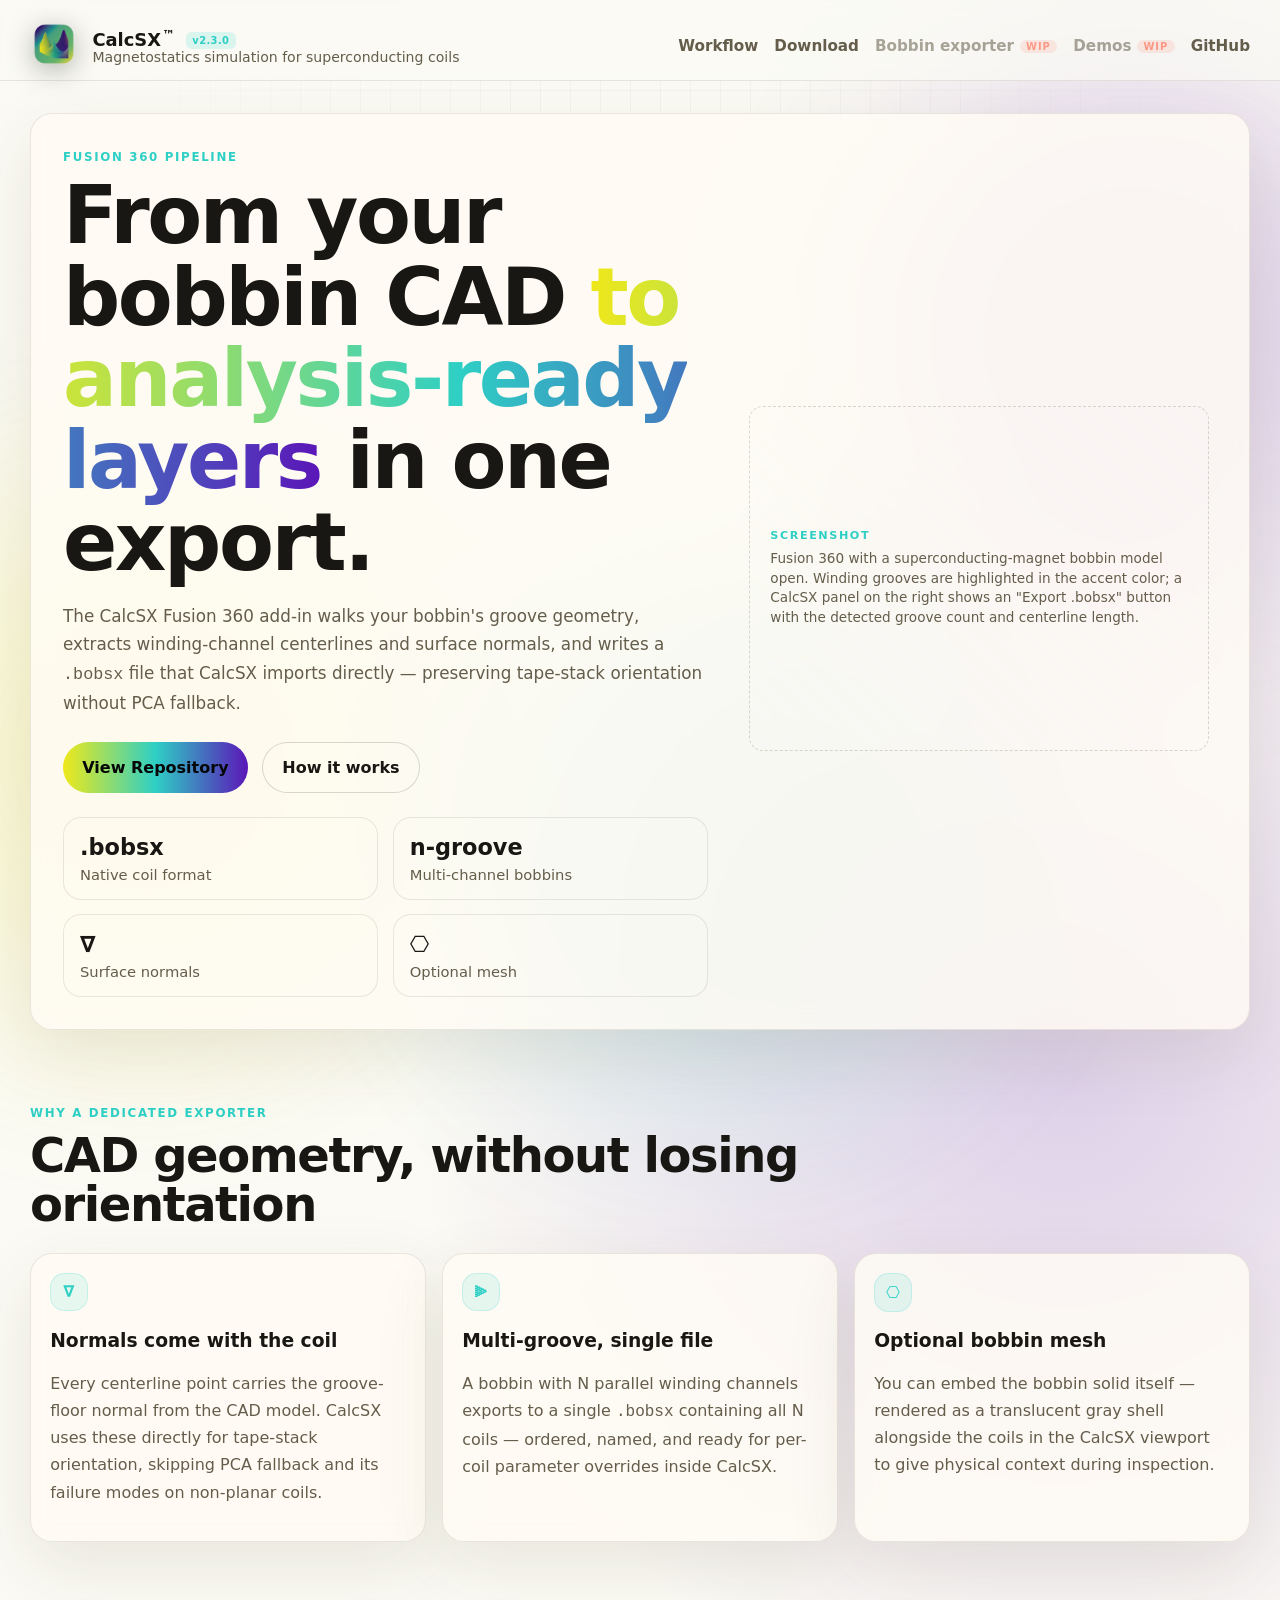
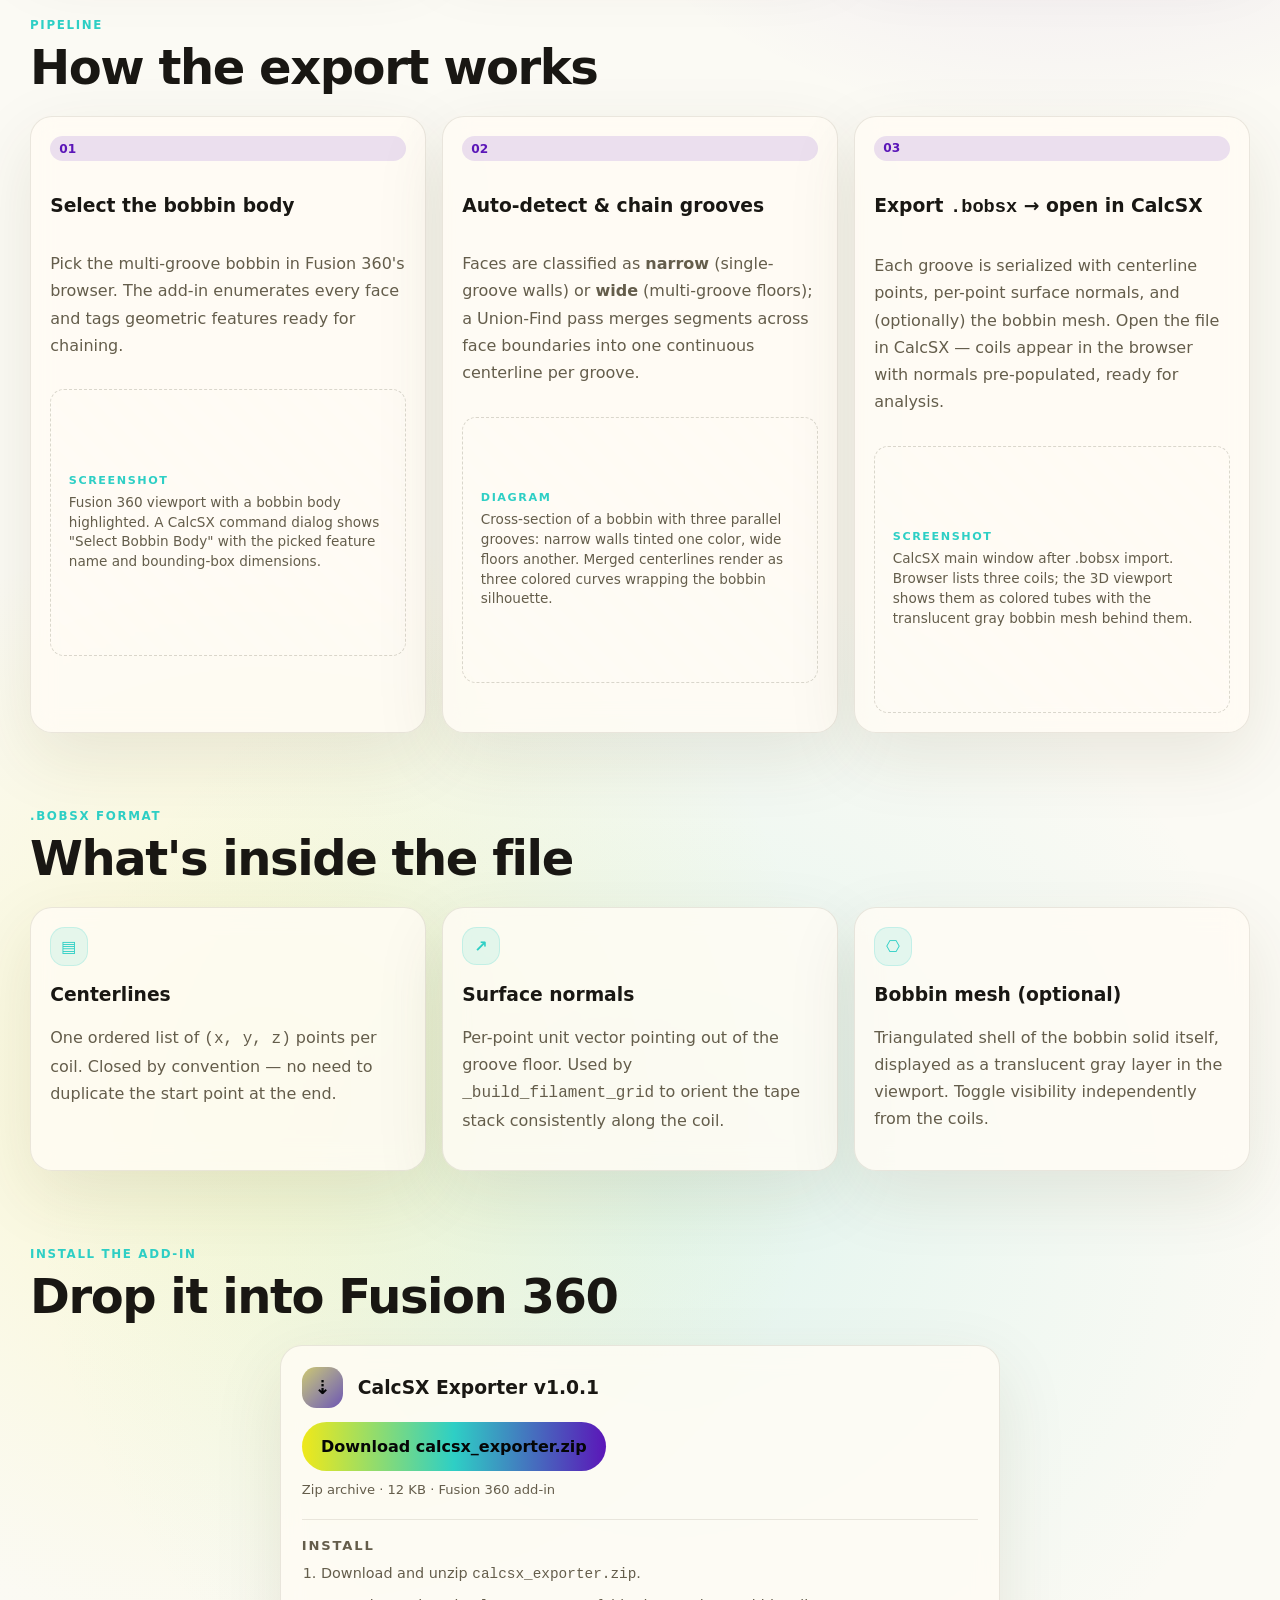
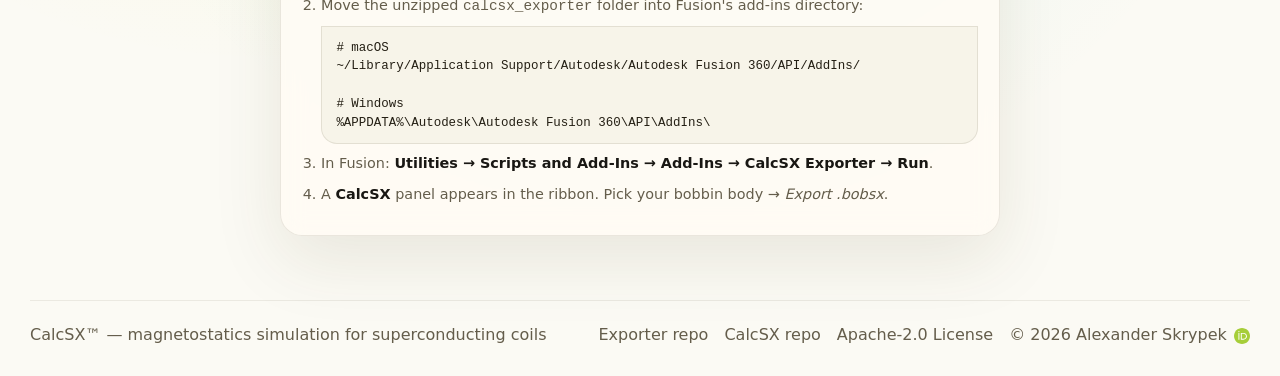
==== commit 08a0bdc7: "Web v2.3.0 intermediate" ====
--- a/bobbin-exporter.html
+++ b/bobbin-exporter.html
@@ -50,7 +50,7 @@
       else darkQuery.addListener(setFavicon);
     })();
   </script>
-  <link rel="stylesheet" href="styles.css?v=29" />
+  <link rel="stylesheet" href="styles.css?v=31" />
 </head>
 <body>
   <div class="bg-orb orb-yellow"></div>
@@ -71,10 +71,10 @@
         </div>
       </a>
       <nav class="nav">
-        <a href="index.html#features">Features</a>
         <a href="index.html#workflow">Workflow</a>
         <a href="index.html#download">Download</a>
         <a href="bobbin-exporter.html" class="active nav-wip" aria-disabled="true" title="Work in progress — coming soon">Bobbin exporter</a>
+        <a href="demos.html" class="nav-wip" aria-disabled="true" title="Work in progress — coming soon">Demos</a>
         <a href="https://github.com/skrypek/calcsx" target="_blank" rel="noreferrer">GitHub</a>
       </nav>
     </div>
@@ -278,7 +278,7 @@
       <a href="https://github.com/skrypek/bobsx" target="_blank" rel="noreferrer">Exporter repo</a>
       <a href="https://github.com/skrypek/calcsx" target="_blank" rel="noreferrer">CalcSX repo</a>
       <a href="https://github.com/skrypek/calcsx/blob/main/LICENSE" target="_blank" rel="noreferrer">Apache-2.0 License</a>
-      <span>© 2026 Alexander Skrypek</span>
+      <span>© 2026 Alexander Skrypek<a class="orcid-link" href="https://orcid.org/0009-0004-4371-5193" target="_blank" rel="noreferrer me" aria-label="ORCID iD 0009-0004-4371-5193"><svg class="orcid-icon" xmlns="http://www.w3.org/2000/svg" viewBox="0 0 256 256" aria-hidden="true"><path fill="#A6CE39" d="M256,128c0,70.7-57.3,128-128,128C57.3,256,0,198.7,0,128C0,57.3,57.3,0,128,0C198.7,0,256,57.3,256,128z"/><path fill="#FFFFFF" d="M86.3,186.2H70.9V79.1h15.4v48.4V186.2z"/><path fill="#FFFFFF" d="M108.9,79.1h41.6c39.6,0,57,28.3,57,53.6c0,27.5-21.5,53.6-56.8,53.6h-41.8V79.1z M124.3,172.4h24.5c34.9,0,42.9-26.5,42.9-39.7c0-21.5-13.7-39.7-43.7-39.7h-23.7V172.4z"/><path fill="#FFFFFF" d="M88.7,56.8c0,5.5-4.5,10.1-10.1,10.1c-5.6,0-10.1-4.6-10.1-10.1c0-5.6,4.5-10.1,10.1-10.1C84.2,46.7,88.7,51.3,88.7,56.8z"/></svg></a></span>
     </div>
   </footer>
 
--- a/styles.css
+++ b/styles.css
@@ -59,6 +59,7 @@
 
 html {
   scroll-behavior: smooth;
+  scroll-padding-top: 5.5rem;
 }
 
 body {
@@ -1525,6 +1526,29 @@
   flex-wrap: wrap;
 }
 
+.orcid-link {
+  display: inline-flex;
+  align-items: center;
+  margin-left: 0.45rem;
+  vertical-align: middle;
+  line-height: 0;
+  text-decoration: none;
+}
+
+.demo-card-actions {
+  margin-top: 1rem;
+}
+
+.orcid-icon {
+  width: 1em;
+  height: 1em;
+  transition: transform 0.15s ease;
+}
+
+.orcid-link:hover .orcid-icon {
+  transform: scale(1.12);
+}
+
 @keyframes pulseSlow {
   0%, 100% { opacity: 0.75; }
   50% { opacity: 1; }
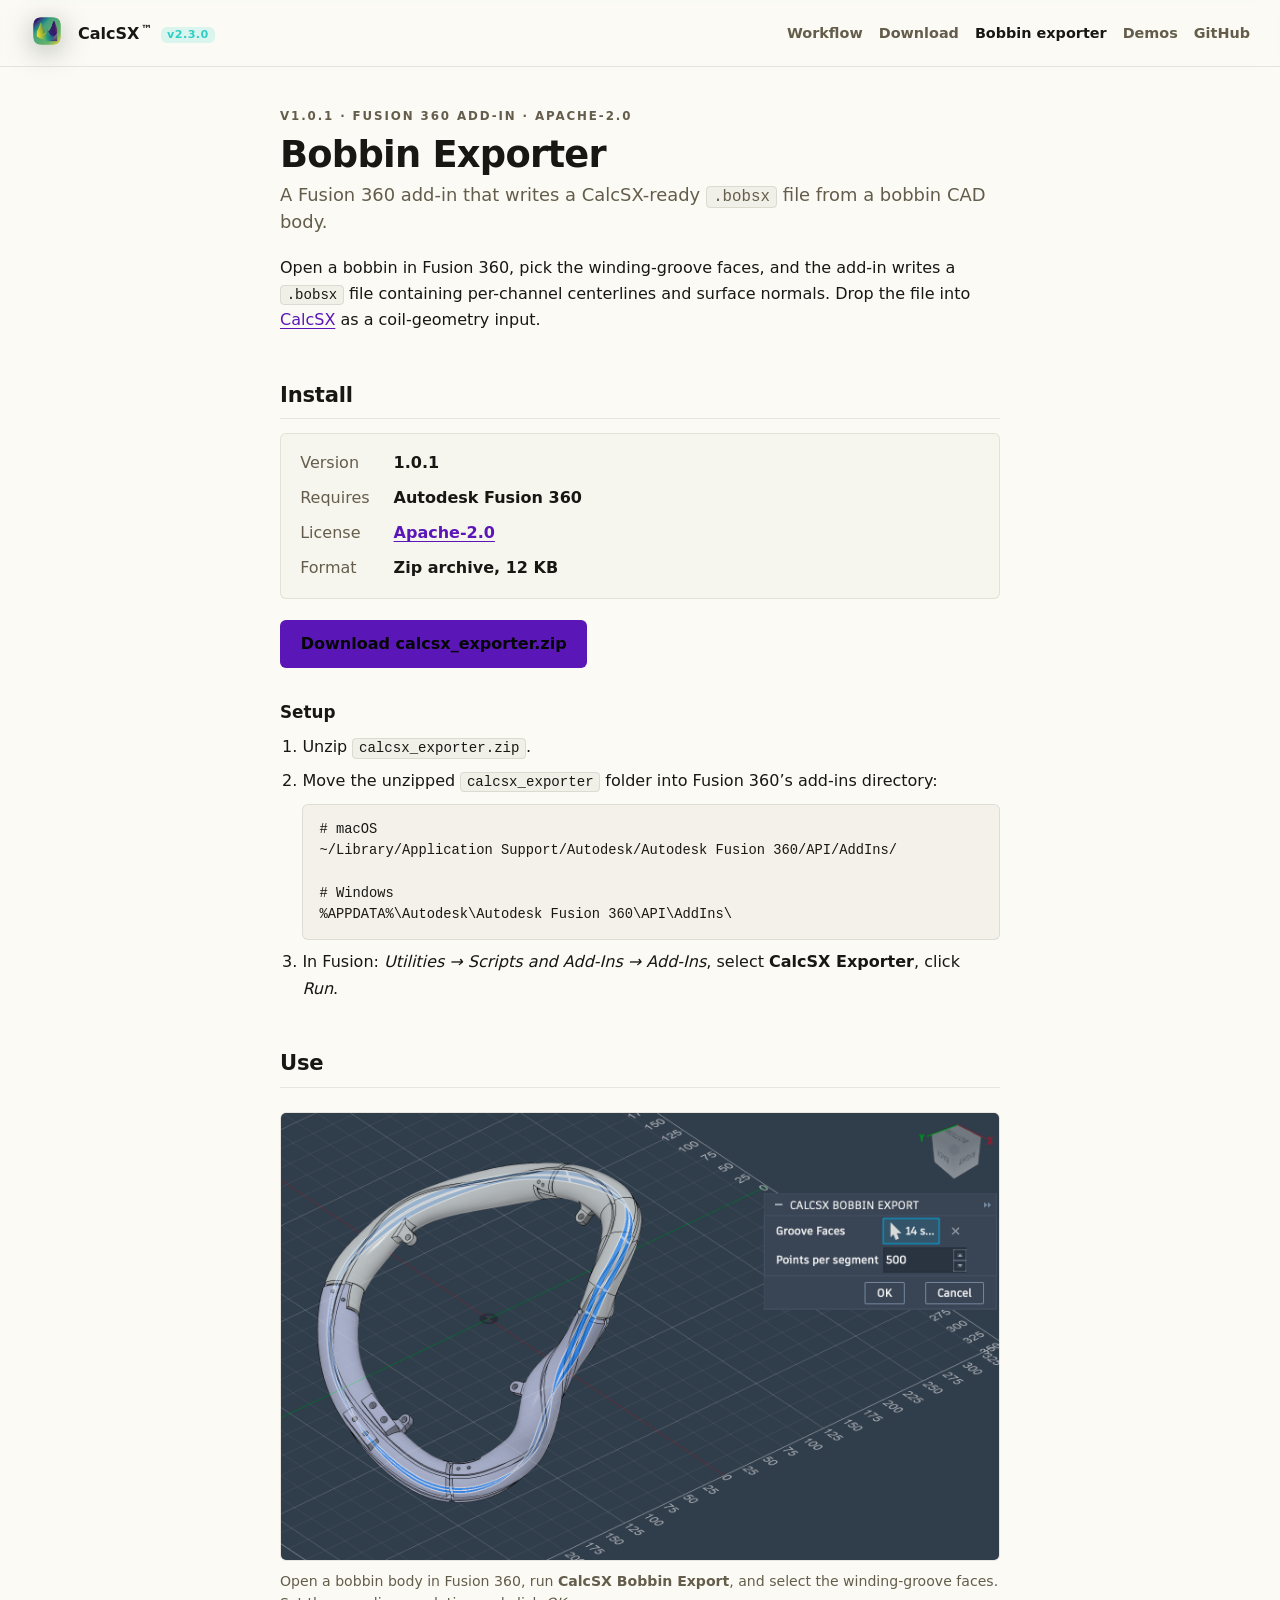
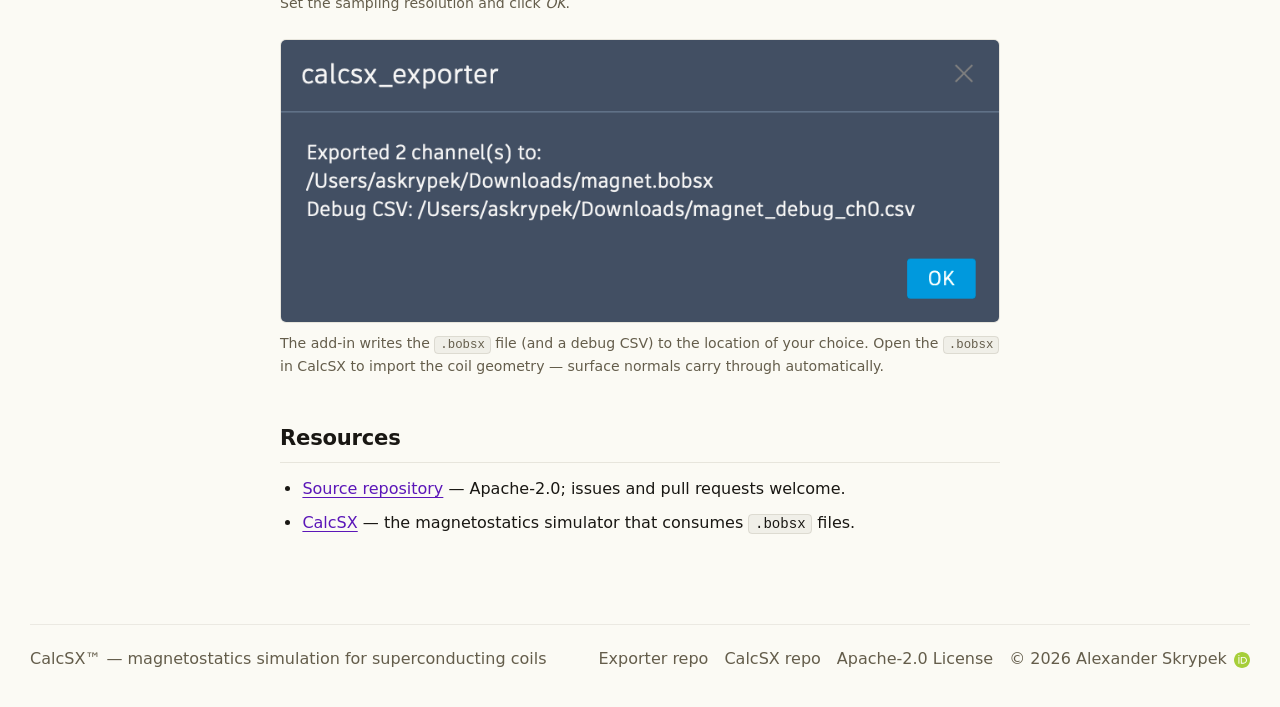
==== commit 2a40610b: "WIP removed" ====
--- a/bobbin-exporter.html
+++ b/bobbin-exporter.html
@@ -4,31 +4,27 @@
   <meta charset="UTF-8" />
   <meta name="viewport" content="width=device-width, initial-scale=1.0" />
 
-  <title>CalcSX Bobbin Exporter — Fusion 360 Add-in for Winding Channel Export</title>
+  <title>CalcSX Bobbin Exporter — Fusion 360 add-in</title>
 
   <meta
     name="description"
-    content="Fusion 360 add-in that extracts winding channels from multi-groove bobbin CAD models. Exports .bobsx files containing centerlines, groove-floor surface normals, and optional bobbin mesh — ready to import into CalcSX for magnetostatic analysis."
+    content="Fusion 360 add-in that converts a bobbin CAD model into a .bobsx file for CalcSX. Centerlines plus surface normals, ready to import as coil geometry."
   />
 
-  <meta name="keywords" content="Fusion 360 bobbin exporter, .bobsx format, winding channel export, groove centerline extraction, surface normals CAD, superconducting bobbin CAD, CalcSX add-in, multi-groove bobbin, Union-Find chaining">
+  <meta name="keywords" content="Fusion 360 bobbin exporter, .bobsx, CalcSX add-in, bobbin CAD to coil, winding channel export, groove centerline, surface normals">
 
   <link rel="canonical" href="https://calc.sx/bobbin-exporter.html">
 
-  <!-- Open Graph -->
   <meta property="og:type" content="website">
   <meta property="og:site_name" content="CalcSX">
-  <meta property="og:title" content="CalcSX Bobbin Exporter — Fusion 360 Add-in for Winding Channel Export">
-  <meta property="og:description" content="Fusion 360 add-in that extracts winding channels from multi-groove bobbin CAD to .bobsx — centerlines, surface normals, and optional bobbin mesh for CalcSX.">
+  <meta property="og:title" content="CalcSX Bobbin Exporter — Fusion 360 add-in">
+  <meta property="og:description" content="Fusion 360 add-in that converts a bobbin CAD model into a .bobsx file for CalcSX. Centerlines plus surface normals.">
   <meta property="og:url" content="https://calc.sx/bobbin-exporter.html">
   <meta property="og:image" content="https://calc.sx/app-icon.png">
-  <meta property="og:image:width" content="1500">
-  <meta property="og:image:height" content="1500">
 
-  <!-- Twitter / X card -->
   <meta name="twitter:card" content="summary_large_image">
-  <meta name="twitter:title" content="CalcSX Bobbin Exporter — Fusion 360 Add-in for Winding Channel Export">
-  <meta name="twitter:description" content="Fusion 360 add-in that extracts winding channels from multi-groove bobbin CAD to .bobsx — centerlines, surface normals, and optional bobbin mesh for CalcSX.">
+  <meta name="twitter:title" content="CalcSX Bobbin Exporter — Fusion 360 add-in">
+  <meta name="twitter:description" content="Fusion 360 add-in that converts a bobbin CAD model into a .bobsx file for CalcSX.">
   <meta name="twitter:image" content="https://calc.sx/app-icon.png">
 
   <meta name="theme-color" media="(prefers-color-scheme: light)" content="#fbfaf4">
@@ -50,13 +46,9 @@
       else darkQuery.addListener(setFavicon);
     })();
   </script>
-  <link rel="stylesheet" href="styles.css?v=31" />
+  <link rel="stylesheet" href="styles.css?v=36" />
 </head>
-<body>
-  <div class="bg-orb orb-yellow"></div>
-  <div class="bg-orb orb-cyan"></div>
-  <div class="bg-orb orb-violet"></div>
-  <div class="bg-grid"></div>
+<body class="doc-page">
 
   <header class="site-header">
     <div class="site-header-inner">
@@ -73,203 +65,75 @@
       <nav class="nav">
         <a href="index.html#workflow">Workflow</a>
         <a href="index.html#download">Download</a>
-        <a href="bobbin-exporter.html" class="active nav-wip" aria-disabled="true" title="Work in progress — coming soon">Bobbin exporter</a>
-        <a href="demos.html" class="nav-wip" aria-disabled="true" title="Work in progress — coming soon">Demos</a>
+        <a href="bobbin-exporter.html" class="active">Bobbin exporter</a>
+        <a href="demos.html">Demos</a>
         <a href="https://github.com/skrypek/calcsx" target="_blank" rel="noreferrer">GitHub</a>
       </nav>
     </div>
   </header>
 
-  <main>
+  <main class="doc">
+    <article>
+      <header class="doc-head">
+        <p class="overline">v1.0.1 · Fusion 360 add-in · Apache-2.0</p>
+        <h1>Bobbin Exporter</h1>
+        <p class="lead">A Fusion 360 add-in that writes a CalcSX-ready <code>.bobsx</code> file from a bobbin CAD body.</p>
+      </header>
 
-    <!-- ═══════════ HERO ═══════════ -->
-    <section class="hero panel glow-panel">
-      <div class="hero-copy">
-        <div class="eyebrow">Fusion 360 pipeline</div>
-        <h1>
-          From your bobbin CAD
-          <span class="accent">to analysis-ready layers</span>
-          in one export.
-        </h1>
-        <p class="hero-text">
-          The CalcSX Fusion 360 add-in walks your bobbin's groove geometry,
-          extracts winding-channel centerlines and surface normals, and writes
-          a <code>.bobsx</code> file that CalcSX imports directly — preserving
-          tape-stack orientation without PCA fallback.
+      <p>Open a bobbin in Fusion&nbsp;360, pick the winding-groove faces, and the add-in writes a <code>.bobsx</code> file containing per-channel centerlines and surface normals. Drop the file into <a href="index.html">CalcSX</a> as a coil-geometry input.</p>
+
+      <section>
+        <h2>Install</h2>
+
+        <dl class="dl-table">
+          <dt>Version</dt><dd>1.0.1</dd>
+          <dt>Requires</dt><dd>Autodesk Fusion 360</dd>
+          <dt>License</dt><dd><a href="https://github.com/skrypek/bobsx/blob/main/LICENSE" target="_blank" rel="noreferrer">Apache-2.0</a></dd>
+          <dt>Format</dt><dd>Zip archive, 12&nbsp;KB</dd>
+        </dl>
+
+        <p>
+          <a class="download-button" href="https://github.com/skrypek/bobsx/releases/download/v1.0.1/calcsx_exporter.zip">
+            Download calcsx_exporter.zip
+          </a>
         </p>
 
-        <div class="hero-actions">
-          <a class="button button-primary" href="https://github.com/skrypek/bobsx" target="_blank" rel="noreferrer">
-            View Repository
-          </a>
-          <a class="button button-secondary" href="#pipeline">
-            How it works
-          </a>
-        </div>
-
-        <div class="hero-stats">
-          <div class="stat-card">
-            <div class="stat-value">.bobsx</div>
-            <div class="stat-label">Native coil format</div>
-          </div>
-          <div class="stat-card">
-            <div class="stat-value">n-groove</div>
-            <div class="stat-label">Multi-channel bobbins</div>
-          </div>
-          <div class="stat-card">
-            <div class="stat-value">∇</div>
-            <div class="stat-label">Surface normals</div>
-          </div>
-          <div class="stat-card">
-            <div class="stat-value">⎔</div>
-            <div class="stat-label">Optional mesh</div>
-          </div>
-        </div>
-      </div>
-
-      <div class="hero-visual">
-        <div class="img-placeholder img-placeholder-hero">
-          <div class="img-placeholder-label">Screenshot</div>
-          <div class="img-placeholder-desc">
-            Fusion 360 with a superconducting-magnet bobbin model open.
-            Winding grooves are highlighted in the accent color; a CalcSX
-            panel on the right shows an "Export .bobsx" button with the
-            detected groove count and centerline length.
-          </div>
-        </div>
-      </div>
-    </section>
-
-    <!-- ═══════════ WHY ═══════════ -->
-    <section class="section">
-      <div class="section-head">
-        <div class="eyebrow">Why a dedicated exporter</div>
-        <h2>CAD geometry, without losing orientation</h2>
-      </div>
-
-      <div class="feature-grid">
-        <article class="panel feature-card glow-panel">
-          <div class="icon">∇</div>
-          <h3>Normals come with the coil</h3>
-          <p>Every centerline point carries the groove-floor normal from the CAD model. CalcSX uses these directly for tape-stack orientation, skipping PCA fallback and its failure modes on non-planar coils.</p>
-        </article>
-
-        <article class="panel feature-card glow-panel">
-          <div class="icon">⫸</div>
-          <h3>Multi-groove, single file</h3>
-          <p>A bobbin with N parallel winding channels exports to a single <code>.bobsx</code> containing all N coils — ordered, named, and ready for per-coil parameter overrides inside CalcSX.</p>
-        </article>
-
-        <article class="panel feature-card glow-panel">
-          <div class="icon">⎔</div>
-          <h3>Optional bobbin mesh</h3>
-          <p>You can embed the bobbin solid itself — rendered as a translucent gray shell alongside the coils in the CalcSX viewport to give physical context during inspection.</p>
-        </article>
-      </div>
-    </section>
-
-    <!-- ═══════════ PIPELINE ═══════════ -->
-    <section id="pipeline" class="section">
-      <div class="section-head">
-        <div class="eyebrow">Pipeline</div>
-        <h2>How the export works</h2>
-      </div>
-
-      <div class="timeline">
-        <div class="timeline-item panel">
-          <span class="step">01</span>
-          <h3>Select the bobbin body</h3>
-          <p>Pick the multi-groove bobbin in Fusion 360's browser. The add-in enumerates every face and tags geometric features ready for chaining.</p>
-          <div class="img-placeholder">
-            <div class="img-placeholder-label">Screenshot</div>
-            <div class="img-placeholder-desc">Fusion 360 viewport with a bobbin body highlighted. A CalcSX command dialog shows "Select Bobbin Body" with the picked feature name and bounding-box dimensions.</div>
-          </div>
-        </div>
-
-        <div class="timeline-item panel">
-          <span class="step">02</span>
-          <h3>Auto-detect &amp; chain grooves</h3>
-          <p>Faces are classified as <strong>narrow</strong> (single-groove walls) or <strong>wide</strong> (multi-groove floors); a Union-Find pass merges segments across face boundaries into one continuous centerline per groove.</p>
-          <div class="img-placeholder">
-            <div class="img-placeholder-label">Diagram</div>
-            <div class="img-placeholder-desc">Cross-section of a bobbin with three parallel grooves: narrow walls tinted one color, wide floors another. Merged centerlines render as three colored curves wrapping the bobbin silhouette.</div>
-          </div>
-        </div>
-
-        <div class="timeline-item panel">
-          <span class="step">03</span>
-          <h3>Export <code>.bobsx</code> → open in CalcSX</h3>
-          <p>Each groove is serialized with centerline points, per-point surface normals, and (optionally) the bobbin mesh. Open the file in CalcSX — coils appear in the browser with normals pre-populated, ready for analysis.</p>
-          <div class="img-placeholder">
-            <div class="img-placeholder-label">Screenshot</div>
-            <div class="img-placeholder-desc">CalcSX main window after .bobsx import. Browser lists three coils; the 3D viewport shows them as colored tubes with the translucent gray bobbin mesh behind them.</div>
-          </div>
-        </div>
-      </div>
-    </section>
-
-    <!-- ═══════════ FILE FORMAT ═══════════ -->
-    <section class="section">
-      <div class="section-head">
-        <div class="eyebrow">.bobsx format</div>
-        <h2>What's inside the file</h2>
-      </div>
-
-      <div class="feature-grid">
-        <article class="panel feature-card glow-panel">
-          <div class="icon">▤</div>
-          <h3>Centerlines</h3>
-          <p>One ordered list of <code>(x, y, z)</code> points per coil. Closed by convention — no need to duplicate the start point at the end.</p>
-        </article>
-
-        <article class="panel feature-card glow-panel">
-          <div class="icon">↗</div>
-          <h3>Surface normals</h3>
-          <p>Per-point unit vector pointing out of the groove floor. Used by <code>_build_filament_grid</code> to orient the tape stack consistently along the coil.</p>
-        </article>
-
-        <article class="panel feature-card glow-panel">
-          <div class="icon">⎔</div>
-          <h3>Bobbin mesh (optional)</h3>
-          <p>Triangulated shell of the bobbin solid itself, displayed as a translucent gray layer in the viewport. Toggle visibility independently from the coils.</p>
-        </article>
-      </div>
-    </section>
-
-    <!-- ═══════════ INSTALL ═══════════ -->
-    <section id="install" class="section">
-      <div class="section-head">
-        <div class="eyebrow">Install the add-in</div>
-        <h2>Drop it into Fusion 360</h2>
-      </div>
-
-      <article class="panel download-card glow-panel download-card-single">
-        <div class="download-head">
-          <div class="download-icon download-icon-gradient">⇣</div>
-          <h3>CalcSX Exporter v1.0.1</h3>
-        </div>
-        <a class="button button-primary" href="https://github.com/skrypek/bobsx/releases/download/v1.0.1/calcsx_exporter.zip">
-          Download calcsx_exporter.zip
-        </a>
-        <p class="download-sub">Zip archive · 12 KB · Fusion 360 add-in</p>
-
-        <div class="install-steps">
-          <h4>Install</h4>
-          <ol>
-            <li>Download and unzip <code>calcsx_exporter.zip</code>.</li>
-            <li>Move the unzipped <code>calcsx_exporter</code> folder into Fusion's add-ins directory:
-              <pre class="code-box download-hash"><code># macOS
+        <h3>Setup</h3>
+        <ol>
+          <li>Unzip <code>calcsx_exporter.zip</code>.</li>
+          <li>Move the unzipped <code>calcsx_exporter</code> folder into Fusion&nbsp;360&rsquo;s add-ins directory:
+            <pre><code># macOS
 ~/Library/Application Support/Autodesk/Autodesk Fusion 360/API/AddIns/
 
 # Windows
 %APPDATA%\Autodesk\Autodesk Fusion 360\API\AddIns\</code></pre>
-            </li>
-            <li>In Fusion: <strong>Utilities → Scripts and Add-Ins → Add-Ins → CalcSX Exporter → Run</strong>.</li>
-            <li>A <strong>CalcSX</strong> panel appears in the ribbon. Pick your bobbin body → <em>Export .bobsx</em>.</li>
-          </ol>
-        </div>
-      </article>
-    </section>
+          </li>
+          <li>In Fusion: <em>Utilities &rarr; Scripts and Add-Ins &rarr; Add-Ins</em>, select <strong>CalcSX Exporter</strong>, click <em>Run</em>.</li>
+        </ol>
+      </section>
+
+      <section>
+        <h2>Use</h2>
+
+        <figure>
+          <img src="screenshots/bobsx-fusion.png?v=1" alt="The CalcSX Bobbin Export dialog open in Fusion 360, with groove faces highlighted in blue along a bobbin model." />
+          <figcaption>Open a bobbin body in Fusion&nbsp;360, run <strong>CalcSX Bobbin Export</strong>, and select the winding-groove faces. Set the sampling resolution and click <em>OK</em>.</figcaption>
+        </figure>
+
+        <figure>
+          <img src="screenshots/bobsx-export.png?v=1" alt="Confirmation dialog showing the exported magnet.bobsx file path." />
+          <figcaption>The add-in writes the <code>.bobsx</code> file (and a debug CSV) to the location of your choice. Open the <code>.bobsx</code> in CalcSX to import the coil geometry &mdash; surface normals carry through automatically.</figcaption>
+        </figure>
+      </section>
+
+      <section>
+        <h2>Resources</h2>
+        <ul class="resources">
+          <li><a href="https://github.com/skrypek/bobsx" target="_blank" rel="noreferrer">Source repository</a> &mdash; Apache-2.0; issues and pull requests welcome.</li>
+          <li><a href="index.html">CalcSX</a> &mdash; the magnetostatics simulator that consumes <code>.bobsx</code> files.</li>
+        </ul>
+      </section>
+    </article>
   </main>
 
   <footer class="site-footer">
@@ -281,16 +145,5 @@
       <span>© 2026 Alexander Skrypek<a class="orcid-link" href="https://orcid.org/0009-0004-4371-5193" target="_blank" rel="noreferrer me" aria-label="ORCID iD 0009-0004-4371-5193"><svg class="orcid-icon" xmlns="http://www.w3.org/2000/svg" viewBox="0 0 256 256" aria-hidden="true"><path fill="#A6CE39" d="M256,128c0,70.7-57.3,128-128,128C57.3,256,0,198.7,0,128C0,57.3,57.3,0,128,0C198.7,0,256,57.3,256,128z"/><path fill="#FFFFFF" d="M86.3,186.2H70.9V79.1h15.4v48.4V186.2z"/><path fill="#FFFFFF" d="M108.9,79.1h41.6c39.6,0,57,28.3,57,53.6c0,27.5-21.5,53.6-56.8,53.6h-41.8V79.1z M124.3,172.4h24.5c34.9,0,42.9-26.5,42.9-39.7c0-21.5-13.7-39.7-43.7-39.7h-23.7V172.4z"/><path fill="#FFFFFF" d="M88.7,56.8c0,5.5-4.5,10.1-10.1,10.1c-5.6,0-10.1-4.6-10.1-10.1c0-5.6,4.5-10.1,10.1-10.1C84.2,46.7,88.7,51.3,88.7,56.8z"/></svg></a></span>
     </div>
   </footer>
-
-  <script>
-    /* ── Glow panels ── */
-    document.querySelectorAll(".glow-panel").forEach(panel => {
-      panel.addEventListener("mousemove", e => {
-        const rect = panel.getBoundingClientRect();
-        panel.style.setProperty("--mx", `${e.clientX - rect.left}px`);
-        panel.style.setProperty("--my", `${e.clientY - rect.top}px`);
-      });
-    });
-  </script>
 </body>
 </html>
--- a/styles.css
+++ b/styles.css
@@ -1622,4 +1622,390 @@
     color: var(--accent-2);
     background: rgba(46, 207, 197, 0.14);
   }
-}+}
+/* ─────────────────────────────────────────────────────────────
+   DOCUMENT LAYOUT (research-software style — overrides marketing
+   chrome from the old hero/feature-grid/timeline patterns)
+   ───────────────────────────────────────────────────────────── */
+
+body.doc-page {
+  background: var(--bg);
+  font-feature-settings: "kern", "liga", "calt", "ss01";
+}
+
+main.doc {
+  width: 100%;
+  max-width: 760px;
+  margin: 0 auto;
+  padding: 2.5rem 1.25rem 4.5rem;
+  font-size: 1rem;
+  line-height: 1.65;
+  color: var(--text);
+}
+
+@media (max-width: 760px) {
+  main.doc {
+    padding: 1.5rem 1.1rem 3rem;
+  }
+}
+
+.doc article > * + * {
+  margin-top: 1rem;
+}
+
+.doc-head {
+  margin: 0 0 1.25rem;
+}
+
+.doc-head .overline {
+  margin: 0 0 0.5rem;
+  font-size: 0.74rem;
+  text-transform: uppercase;
+  letter-spacing: 0.16em;
+  color: var(--muted);
+  font-weight: 700;
+  font-variant-numeric: tabular-nums;
+}
+
+.doc h1 {
+  font-size: 2.3rem;
+  font-weight: 700;
+  margin: 0 0 0.4rem;
+  letter-spacing: -0.02em;
+  line-height: 1.1;
+}
+
+.doc .lead {
+  font-size: 1.12rem;
+  color: var(--muted);
+  margin: 0;
+  font-weight: 500;
+  line-height: 1.45;
+}
+
+.doc h2 {
+  font-size: 1.32rem;
+  font-weight: 700;
+  margin: 2.75rem 0 0.85rem;
+  letter-spacing: -0.01em;
+  padding-bottom: 0.35rem;
+  border-bottom: 1px solid var(--line);
+}
+
+.doc h3 {
+  font-size: 1.05rem;
+  font-weight: 700;
+  margin: 1.6rem 0 0.5rem;
+}
+
+.doc section {
+  margin-bottom: 0;
+}
+
+.doc p,
+.doc ul,
+.doc ol,
+.doc dl,
+.doc blockquote {
+  margin: 0 0 1rem;
+}
+
+.doc ul,
+.doc ol {
+  padding-left: 1.4rem;
+}
+
+.doc li {
+  margin-bottom: 0.45rem;
+}
+
+.doc a {
+  color: var(--accent-3);
+  text-decoration: underline;
+  text-decoration-thickness: 1px;
+  text-underline-offset: 3px;
+}
+
+.doc a:hover {
+  text-decoration-thickness: 2px;
+}
+
+.doc code {
+  font-family: "JetBrains Mono", ui-monospace, SFMono-Regular, Menlo, monospace;
+  font-size: 0.88em;
+  background: rgba(255,255,255,0.06);
+  padding: 0.08em 0.4em;
+  border-radius: 4px;
+  border: 1px solid var(--line);
+}
+
+@media (prefers-color-scheme: light) {
+  .doc code {
+    background: rgba(52, 44, 18, 0.05);
+  }
+}
+
+.doc pre {
+  margin: 0.6rem 0;
+  padding: 0.85rem 1rem;
+  background: rgba(255,255,255,0.04);
+  border: 1px solid var(--line);
+  border-radius: 6px;
+  overflow-x: auto;
+  font-size: 0.86rem;
+  line-height: 1.55;
+}
+
+.doc pre code {
+  background: none;
+  border: none;
+  padding: 0;
+  font-size: inherit;
+}
+
+@media (prefers-color-scheme: light) {
+  .doc pre {
+    background: rgba(52, 44, 18, 0.04);
+  }
+}
+
+.doc dl.dl-table {
+  display: grid;
+  grid-template-columns: max-content 1fr;
+  gap: 0.55rem 1.5rem;
+  padding: 1rem 1.2rem;
+  border: 1px solid var(--line);
+  border-radius: 6px;
+  background: rgba(255,255,255,0.02);
+}
+
+@media (prefers-color-scheme: light) {
+  .doc dl.dl-table {
+    background: rgba(52, 44, 18, 0.025);
+  }
+}
+
+.doc dt {
+  color: var(--muted);
+  font-weight: 500;
+  margin: 0;
+}
+
+.doc dd {
+  margin: 0;
+  font-weight: 600;
+}
+
+.doc blockquote {
+  margin: 1rem 0 0;
+  padding: 0.85rem 1.15rem;
+  border-left: 3px solid var(--accent-3);
+  background: rgba(255,255,255,0.03);
+  font-size: 0.95rem;
+  color: var(--text);
+}
+
+@media (prefers-color-scheme: light) {
+  .doc blockquote {
+    background: rgba(52, 44, 18, 0.04);
+  }
+}
+
+.doc figure {
+  margin: 1.5rem 0;
+  padding: 0;
+}
+
+.doc figcaption {
+  margin-top: 0.65rem;
+  color: var(--muted);
+  font-size: 0.88rem;
+  line-height: 1.55;
+}
+
+.doc figure img {
+  width: 100%;
+  display: block;
+  border-radius: 6px;
+  border: 1px solid var(--line);
+}
+
+.viewer-figure {
+  margin: 1.5rem 0 2.25rem;
+}
+
+.viewer-figure .viewer-container {
+  width: 100%;
+  aspect-ratio: 16 / 10;
+  border-radius: 6px;
+  border: 1px solid var(--line-strong);
+  position: relative;
+  overflow: hidden;
+  background: #0a0c14;
+}
+
+@media (prefers-color-scheme: light) {
+  .viewer-figure .viewer-container {
+    background: #f3f0e4;
+  }
+}
+
+.viewer-figure .viewer-toolbar {
+  margin-top: 0.75rem;
+  padding: 0;
+  border: none;
+  display: flex;
+  gap: 0.5rem;
+  flex-wrap: wrap;
+}
+
+.download-button {
+  display: inline-block;
+  padding: 0.7rem 1.3rem;
+  background: var(--accent-3);
+  color: #050607 !important;
+  font-weight: 700;
+  text-decoration: none !important;
+  border-radius: 6px;
+  margin: 0.3rem 0;
+}
+
+.download-button:hover {
+  filter: brightness(1.08);
+}
+
+.hash {
+  font-size: 0.85rem;
+  margin: 0.6rem 0 1.2rem;
+}
+
+.hash code {
+  word-break: break-all;
+  font-size: 0.78em;
+}
+
+.note {
+  margin: 1rem 0 1.2rem;
+  padding: 0.75rem 1rem;
+  border-left: 3px solid #ff4b2b;
+  background: rgba(255, 75, 43, 0.08);
+}
+
+.note p {
+  margin: 0;
+  font-size: 0.92rem;
+}
+
+.resources li em {
+  color: var(--muted);
+  font-style: normal;
+  font-size: 0.85rem;
+  margin-left: 0.2rem;
+}
+
+/* Slim the header chrome when in document layout */
+body.doc-page .site-header {
+  padding-top: 0.9rem;
+  padding-bottom: 0.9rem;
+}
+
+body.doc-page .brand-logo {
+  width: 2.1rem;
+  height: 2.1rem;
+}
+
+body.doc-page .brand-name {
+  font-size: 1rem;
+}
+
+body.doc-page .brand-sub {
+  display: none;
+}
+
+body.doc-page .version-tag {
+  font-size: 0.7rem;
+  padding: 0.1rem 0.4rem;
+  margin-left: 0.2rem;
+}
+
+body.doc-page .nav a {
+  font-size: 0.9rem;
+}
+
+.doc h4 {
+  font-size: 0.95rem;
+  font-weight: 700;
+  margin: 1.4rem 0 0.5rem;
+  color: var(--text);
+}
+
+.download-button-disabled {
+  background: rgba(255,255,255,0.08) !important;
+  color: var(--muted) !important;
+  cursor: not-allowed;
+  pointer-events: none;
+  font-style: italic;
+}
+
+@media (prefers-color-scheme: light) {
+  .download-button-disabled {
+    background: rgba(52, 44, 18, 0.08) !important;
+  }
+}
+
+/* ── Demo download table ── */
+.demo-table {
+  width: 100%;
+  border-collapse: collapse;
+  margin: 0.5rem 0 1rem;
+  font-size: 0.95rem;
+}
+
+.demo-table th,
+.demo-table td {
+  text-align: left;
+  padding: 0.6rem 0.9rem;
+  border-bottom: 1px solid var(--line);
+}
+
+.demo-table thead th {
+  font-size: 0.74rem;
+  text-transform: uppercase;
+  letter-spacing: 0.14em;
+  color: var(--muted);
+  font-weight: 700;
+  border-bottom: 1px solid var(--line-strong);
+}
+
+.demo-table tbody tr:last-child td {
+  border-bottom: none;
+}
+
+.demo-table td:first-child {
+  font-weight: 600;
+}
+
+.demo-table td:last-child {
+  font-family: "JetBrains Mono", ui-monospace, SFMono-Regular, Menlo, monospace;
+  font-size: 0.88rem;
+}
+
+/* ── Footnotes ── */
+.footnote {
+  font-size: 0.82rem;
+  color: var(--muted);
+  line-height: 1.55;
+  margin-top: 1.5rem;
+  padding-top: 0.85rem;
+  border-top: 1px solid var(--line);
+}
+
+.footnote sup {
+  margin-right: 0.25em;
+}
+
+.footnote-ref {
+  text-decoration: none;
+  color: var(--accent-3);
+  font-weight: 700;
+}
